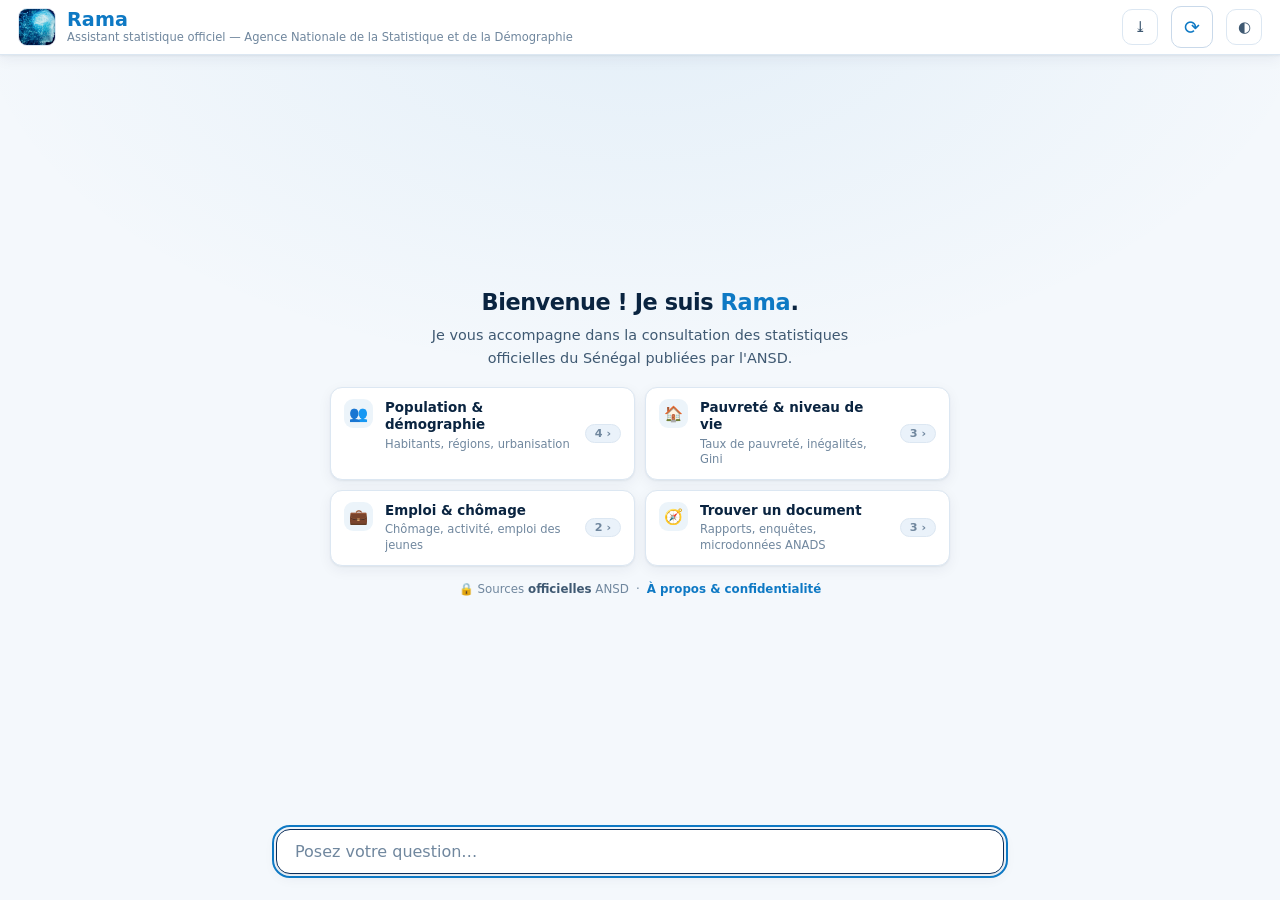
==== frontend/index.html @ 3c52d103 "RAMA — déploiement (garde géographique, UI responsive, Docker $PORT) Co-Authored-By: Claude Opus 4.8" ====
<!DOCTYPE html>
<html lang="fr">
<head>
<meta charset="UTF-8">
<meta name="viewport" content="width=device-width, initial-scale=1.0, interactive-widget=resizes-content">
<meta name="description" content="RAMA : assistant conversationnel officiel d'accès aux statistiques du Sénégal (ANSD) — chiffres, comparaisons et documents sourcés.">
<title>RAMA — Assistant statistique de l'ANSD</title>
<meta name="theme-color" content="#0e79c4" media="(prefers-color-scheme: light)">
<meta name="theme-color" content="#08121f" media="(prefers-color-scheme: dark)">
<link rel="icon" type="image/jpeg" href="/logoactuel.jpg">
<link rel="apple-touch-icon" href="/icon-512.png">
<link rel="manifest" href="/manifest.webmanifest">
<meta name="apple-mobile-web-app-capable" content="yes">
<meta name="apple-mobile-web-app-title" content="RAMA">
<meta name="mobile-web-app-capable" content="yes">
<meta property="og:type" content="website">
<meta property="og:title" content="RAMA — Assistant statistique de l'ANSD">
<meta property="og:description" content="Les chiffres officiels du Sénégal, en une question. Réponses fondées sur les données de l'ANSD, sources à l'appui.">
<meta property="og:image" content="/icon-512.png">
<meta property="og:locale" content="fr_FR">
<meta name="twitter:card" content="summary">
<meta name="twitter:title" content="RAMA — Assistant statistique de l'ANSD">
<meta name="twitter:description" content="Les chiffres officiels du Sénégal, en une question. Réponses sourcées.">
<link rel="canonical" href="https://www.ansd.sn/">

<style>
  /* ============ Jetons de thème (clair par défaut) ============ */
  /* Palette ANSD : bleu sombre (marine) · bleu océan · blanc */
  :root{
    --papier:#f4f8fc; --carte:#ffffff; --carte2:#eaf2fa;
    --encre:#0a2440; --encre2:#3f5972; --encre3:#70879e;
    --ligne:#dce7f2; --ligne2:#c9d9ea; --accent:#0e79c4; --accent-fonce:#0b2f5c;
    --accent-doux:#0e79c414;
    --mark:#0e79c4;
    --sql:#0e79c4; --rag:#3a5fa8; --hyb:#6a5acd; --guard:#b3541e;
    --ombre:0 1px 2px rgba(11,36,64,.06),0 4px 14px rgba(11,36,64,.06);
    --ombre-fort:0 4px 12px rgba(11,36,64,.10),0 16px 40px rgba(11,36,64,.12);
    --halo:radial-gradient(1100px 620px at 50% -8%,#0e79c412,transparent 62%);
  }
  [data-theme="dark"]{
    --papier:#08121f; --carte:#101d2e; --carte2:#16263b;
    --encre:#e6f0fb; --encre2:#a3b8d0; --encre3:#7089a2;
    --ligne:#213649; --ligne2:#2c435c; --accent:#3fa4e6; --accent-fonce:#2472b0;
    --accent-doux:#3fa4e622;
    --or:#5cb6ee; --mark:#3fa4e6;
    --sql:#3fa4e6; --rag:#6c8fd6; --hyb:#9a8be6; --guard:#d0793f;
    --ombre:0 1px 2px rgba(0,0,0,.38),0 4px 14px rgba(0,0,0,.30);
    --ombre-fort:0 8px 30px rgba(0,0,0,.48);
    --halo:radial-gradient(1100px 620px at 50% -8%,#3fa4e614,transparent 60%);
  }
  *{box-sizing:border-box;margin:0;padding:0}
  .skip{position:absolute;left:8px;top:-48px;z-index:100;background:var(--accent);
    color:#fff;padding:9px 14px;border-radius:10px;font-size:.85rem;font-weight:600;
    text-decoration:none;transition:top .15s}
  .skip:focus{top:8px;outline:2px solid #fff;outline-offset:2px}
  /* App-shell : la RACINE ne défile jamais (ni H ni V). Seul #chat défile.
     Hauteur = viewport DYNAMIQUE (100dvh) : suit l'apparition/disparition des
     barres du navigateur mobile ET du clavier, donc l'en-tête (haut) et la barre
     de saisie (bas) restent TOUJOURS entièrement visibles, où qu'on soit sur la
     page. Repli 100vh pour les navigateurs sans dvh. */
  html,body{height:100vh;height:100dvh;max-width:100%;overflow:hidden;overscroll-behavior:none}
  img,svg,video,canvas{max-width:100%}
  body{
    font-family:"Inter","Segoe UI",system-ui,-apple-system,"Helvetica Neue",sans-serif;
    background:var(--papier);color:var(--encre);
    display:flex;flex-direction:column;
    -webkit-font-smoothing:antialiased;text-rendering:optimizeLegibility;
    transition:background .25s,color .25s;
  }
  @media (prefers-reduced-motion: reduce){*{animation:none!important;transition:none!important}}
  ::selection{background:var(--accent-doux);color:var(--accent)}
  /* barre de defilement discrete */
  #chat::-webkit-scrollbar{width:10px}
  #chat::-webkit-scrollbar-thumb{background:var(--ligne2);border-radius:99px;border:3px solid var(--papier)}
  #chat::-webkit-scrollbar-thumb:hover{background:var(--encre3)}

  /* ============ En-tête ============ */
  header{
    flex:none;
    background:var(--carte);border-bottom:1px solid var(--ligne);
    padding:6px 18px;display:flex;align-items:center;gap:13px;
    position:sticky;top:0;z-index:10;box-shadow:var(--ombre);
    padding-top:calc(6px + env(safe-area-inset-top));
  }
  .logo{display:flex;align-items:center;gap:11px;min-width:0}
  .logo-mark{
    flex:none;width:38px;height:38px;border-radius:9px;overflow:hidden;
    border:1px solid var(--ligne);
  }
  .logo-mark img{width:100%;height:100%;object-fit:cover;display:block}
  .logo h1{font-size:1.05rem;font-weight:700;letter-spacing:.02em;white-space:nowrap;
    display:flex;align-items:baseline;gap:.16em}
  .logo h1 .script{
    font-weight:800;font-size:1.2rem;line-height:1;letter-spacing:.005em;
    color:var(--accent)}
  .logo h1 .sep{color:var(--encre3);font-weight:400}
  .logo h1 .ansd{font-weight:700;letter-spacing:.07em;font-size:.86rem;color:var(--encre2)}
  .logo p{font-size:.72rem;color:var(--encre3);white-space:nowrap;overflow:hidden;text-overflow:ellipsis}
  .spacer{flex:1}
  .btn-ico{
    background:none;border:1px solid var(--ligne);border-radius:10px;color:var(--encre2);
    width:36px;height:36px;cursor:pointer;font-size:.95rem;flex:none;
    display:grid;place-items:center;transition:background .15s,border-color .15s,color .15s;
  }
  .btn-ico:hover{background:var(--carte2);border-color:var(--ligne2);color:var(--encre)}
  .btn-ico:focus-visible{outline:2px solid var(--accent);outline-offset:2px}
  /* Nouvelle conversation : action fréquente -> icône un peu plus grande et
     accentuée pour être vite repérée. */
  #btn-nouveau{width:42px;height:42px;font-size:1.2rem;color:var(--accent);
    border-color:var(--ligne2)}
  #btn-nouveau:hover{background:var(--accent-doux);border-color:var(--accent);color:var(--accent)}

  /* ============ Fil de conversation ============ */
  #chat{flex:1;min-height:0;overflow-y:auto;padding:14px 0 6px;scroll-behavior:smooth}
  .wrap{max-width:840px;margin:0 auto;padding:0 16px}
  .msg{margin-bottom:15px;display:flex;flex-direction:column;animation:pop .2s ease-out;scroll-margin-top:12px}
  /* avatar du bot : identite visuelle discrete */
  .avarow{display:flex;gap:9px;align-items:flex-start}
  .avatar{
    flex:none;width:28px;height:28px;margin-bottom:2px;
    border-radius:8px;overflow:hidden;border:1px solid var(--ligne);
  }
  .avatar img{width:100%;height:100%;object-fit:cover;display:block}
  .bot>.meta,.bot>.tabres,.bot>.graf,.bot>.liens,.bot>details.sqlbox{margin-left:37px}
  .bot .tabres,.bot .graf,.bot .liens{max-width:calc(92% - 37px)}
  @keyframes pop{from{opacity:0;transform:translateY(6px)}to{opacity:1;transform:none}}
  .user .bulle{
    align-self:flex-end;background:var(--accent);color:#fff;
    border-radius:16px 16px 4px 16px;max-width:78%;
  }
  [data-theme="dark"] .user .bulle{color:#0d1512}
  .bot .bulle{
    align-self:flex-start;background:var(--carte);border:1px solid var(--ligne);
    border-radius:16px 16px 16px 4px;max-width:92%;box-shadow:var(--ombre);
  }
  .bulle{padding:13px 16px;line-height:1.6;font-size:.94rem;overflow-wrap:anywhere;word-break:break-word}
  .bulle p+p{margin-top:8px}
  /* liens inline dans les réponses */
  .bot .bulle a{color:var(--accent);text-decoration:none;
    border-bottom:1px solid var(--accent-doux);font-weight:550;transition:border-color .15s}
  .bot .bulle a:hover{border-bottom-color:var(--accent)}
  .bot .bulle a[target]::after{content:"↗";font-size:.72em;margin-left:1px;opacity:.7}
  /* puces */
  .bulle .li{display:block;padding-left:16px;position:relative;margin-top:3px}
  .bulle .li::before{content:"";position:absolute;left:4px;top:.62em;
    width:4px;height:4px;border-radius:50%;background:var(--accent)}
  .bulle table{border-collapse:collapse;margin-top:8px;font-size:.85rem;max-width:100%;display:block;overflow-x:auto}
  .bulle th,.bulle td{border:1px solid var(--ligne);padding:4px 10px;text-align:left}
  .bulle th{background:var(--carte2);font-weight:600}

  /* méta : badges + chips */
  .meta{display:flex;gap:7px;flex-wrap:wrap;margin-top:8px;align-self:flex-start;font-size:.72rem;align-items:center;max-width:92%}
  .badge{
    padding:2.5px 10px;border-radius:99px;font-weight:700;letter-spacing:.04em;
    border:1px solid transparent;
  }
  .b-SQL{background:color-mix(in srgb,var(--sql) 14%,transparent);color:var(--sql);border-color:color-mix(in srgb,var(--sql) 35%,transparent)}
  .b-RAG{background:color-mix(in srgb,var(--rag) 14%,transparent);color:var(--rag);border-color:color-mix(in srgb,var(--rag) 35%,transparent)}
  .b-HYBRID{background:color-mix(in srgb,var(--hyb) 14%,transparent);color:var(--hyb);border-color:color-mix(in srgb,var(--hyb) 35%,transparent)}
  .b-guard{background:color-mix(in srgb,var(--guard) 14%,transparent);color:var(--guard);border-color:color-mix(in srgb,var(--guard) 35%,transparent)}
  .chip{padding:2.5px 10px;border-radius:99px;background:var(--carte2);border:1px solid var(--ligne);color:var(--encre2)}
  .fb{display:flex;gap:4px;margin-left:auto}
  .fb button{
    background:none;border:1px solid var(--ligne);border-radius:7px;cursor:pointer;
    font-size:.8rem;padding:2px 8px;color:var(--encre3);transition:all .15s;
  }
  .fb button:hover{background:var(--carte2)}
  .fb button.actif{background:var(--accent-doux);color:var(--accent);border-color:var(--accent)}
  .fb button:focus-visible{outline:2px solid var(--accent);outline-offset:1px}

  details.sqlbox{margin-top:7px;font-size:.75rem;color:var(--encre2);max-width:92%}
  details.sqlbox summary{cursor:pointer;user-select:none}
  details.sqlbox summary:hover{color:var(--accent)}
  details.sqlbox code{
    display:block;background:#0f1c17;color:#8fd9ba;padding:9px 12px;border-radius:9px;
    margin-top:6px;font-size:.73rem;overflow-x:auto;font-family:Consolas,monospace;
  }

  /* ============ Graphique (barres, série unique) ============ */
  .graf{
    margin-top:10px;background:var(--carte);border:1px solid var(--ligne);
    border-radius:12px;padding:14px 16px 10px;max-width:92%;box-shadow:var(--ombre);
  }
  .graf h4{font-size:.78rem;font-weight:600;color:var(--encre2);margin-bottom:10px;letter-spacing:.02em}
  .brow{display:grid;grid-template-columns:118px 1fr 74px;align-items:center;gap:8px;margin-bottom:6px;font-size:.76rem}
  .brow .lab{color:var(--encre2);text-align:right;white-space:nowrap;overflow:hidden;text-overflow:ellipsis}
  .brow .piste{height:14px;position:relative;border-radius:0 4px 4px 0}
  .brow .barre{
    height:14px;background:var(--mark);border-radius:0 4px 4px 0;
    min-width:2px;transition:width .5s ease-out;position:relative;
  }
  .brow .barre:hover{filter:brightness(1.15)}
  .brow .val{color:var(--encre3);font-variant-numeric:tabular-nums;white-space:nowrap}
  .graf .note{font-size:.68rem;color:var(--encre3);margin-top:6px}
  .graf svg{display:block;width:100%;height:auto}
  .graf .pt:hover{r:6}

  /* tableau de resultats */
  .tabres{margin-top:10px;max-width:92%;overflow-x:auto;border:1px solid var(--ligne);
    border-radius:12px;box-shadow:var(--ombre);background:var(--carte)}
  .tabres table{border-collapse:collapse;width:100%;font-size:.82rem}
  .tabres th{background:var(--carte2);font-weight:600;color:var(--encre2);
    text-align:left;padding:8px 12px;border-bottom:1.5px solid var(--ligne);white-space:nowrap}
  .tabres td{padding:6px 12px;border-bottom:1px solid var(--ligne);font-variant-numeric:tabular-nums}
  .tabres tr:last-child td{border-bottom:none}
  .tabres tr:hover td{background:var(--accent-doux)}

  /* cartes de liens ANSD */
  .liens{display:flex;flex-direction:column;gap:6px;margin-top:10px;max-width:92%}
  .liens a{
    display:flex;align-items:center;gap:10px;text-decoration:none;
    background:var(--carte);border:1px solid var(--ligne);border-radius:10px;
    padding:8px 12px;color:var(--encre2);font-size:.8rem;transition:all .15s;
  }
  .liens a{min-width:0}
  .liens a:hover{border-color:var(--accent);color:var(--accent);transform:translateX(2px)}
  .liens a .ico{flex:none;font-size:.95rem}
  /* bloc texte central : occupe l'espace restant et peut rétrécir (min-width:0)
     pour que l'URL soit tronquée dans la carte au lieu de la faire déborder */
  .liens a>span{min-width:0;flex:1;overflow:hidden}
  .liens a .t{font-weight:600;color:var(--encre);overflow-wrap:anywhere}
  .liens a:hover .t{color:var(--accent)}
  .liens a .u{display:block;color:var(--encre3);font-size:.7rem;overflow:hidden;
    text-overflow:ellipsis;white-space:nowrap;max-width:100%}
  .liens a .ext{margin-left:auto;color:var(--encre3);flex:none}

  /* bouton copier */
  .copier{
    background:none;border:1px solid var(--ligne);border-radius:7px;cursor:pointer;
    font-size:.72rem;padding:2px 9px;color:var(--encre3);transition:all .15s;
  }
  .copier:hover{background:var(--carte2);color:var(--encre)}
  .curseur{display:inline-block;width:7px;height:1em;background:var(--accent);
    vertical-align:text-bottom;animation:clign .8s steps(1) infinite;border-radius:1px}
  @keyframes clign{50%{opacity:0}}

  /* suggestions de suivi contextuelles */
  .suivre{display:flex;flex-wrap:wrap;gap:7px;margin-top:10px;max-width:92%}
  .suivre button{
    background:var(--accent-doux);border:1px solid transparent;color:var(--accent);
    border-radius:16px;padding:6px 13px;font-size:.78rem;cursor:pointer;
    font-family:inherit;transition:all .15s;text-align:left;
    max-width:100%;overflow-wrap:anywhere;
  }
  .suivre button:hover{border-color:var(--accent);transform:translateY(-1px)}

  /* ============ Accueil (hero centré) ============ */
  /* safe center : centre le hero quand il tient, mais reste défilable depuis le
     haut sur petit écran (pas de rognage du titre). */
  #chat.vide{display:flex;flex-direction:column;justify-content:safe center;background:var(--halo)}
  #chat.vide .wrap{width:100%}
  .accueil{text-align:center;padding:8px 0 4px;animation:heroIn .5s cubic-bezier(.22,1,.36,1)}
  @keyframes heroIn{from{opacity:0;transform:translateY(10px)}to{opacity:1;transform:none}}
  .accueil h2{
    font-size:1.4rem;font-weight:700;letter-spacing:-.02em;line-height:1.2;
    color:var(--encre);margin-bottom:8px;
  }
  .accueil h2 .g{
    font-weight:800;color:var(--accent);letter-spacing:-.01em}
  .accueil .sub{
    font-size:.9rem;color:var(--encre2);line-height:1.55;max-width:470px;
    margin:0 auto 18px;
  }
  .cards{
    display:grid;grid-template-columns:1fr 1fr;gap:10px;max-width:620px;
    margin:0 auto;text-align:left;
  }
  .cards button{
    display:flex;gap:12px;align-items:flex-start;background:var(--carte);
    border:1px solid var(--ligne);border-radius:12px;padding:11px 13px;cursor:pointer;
    font-family:inherit;transition:transform .18s cubic-bezier(.22,1,.36,1),
      border-color .18s,box-shadow .18s;box-shadow:var(--ombre);text-align:left;
  }
  .cards button:hover{transform:translateY(-3px);border-color:var(--accent);box-shadow:var(--ombre-fort)}
  .cards button:focus-visible{outline:2px solid var(--accent);outline-offset:2px}
  .cards .ic{
    flex:none;width:29px;height:29px;border-radius:9px;display:grid;place-items:center;
    background:var(--accent-doux);font-size:.95rem;
  }
  .cards .tx{min-width:0;display:flex;flex-direction:column;gap:3px}
  .cards .tt{display:block;font-size:.84rem;font-weight:650;color:var(--encre);line-height:1.3}
  .cards .hh{display:-webkit-box;-webkit-line-clamp:2;-webkit-box-orient:vertical;
    overflow:hidden;font-size:.72rem;color:var(--encre3);line-height:1.35}
  .cards button:hover .ic{background:var(--accent);transform:scale(1.05);transition:.18s}
  .accueil .socle{margin-top:16px;font-size:.74rem;color:var(--encre3);
    display:flex;gap:7px;justify-content:center;flex-wrap:wrap;align-items:center}
  .accueil .socle b{color:var(--encre2);font-weight:600}
  .accueil .socle a{color:var(--accent);font-weight:600;text-decoration:none}
  .accueil .socle a:hover{text-decoration:underline}
  @media (max-width:560px){
    .cards{grid-template-columns:1fr}
    .accueil h2{font-size:1.42rem}
  }

  /* ============ Catégories → panneau des questions les plus recherchées ==== */
  .cards .badge-cat{
    margin-left:auto;align-self:center;font-size:.7rem;color:var(--encre3);
    background:var(--carte2);border:1px solid var(--ligne);border-radius:99px;
    padding:2px 9px;white-space:nowrap;font-weight:600;transition:all .18s;
  }
  .cards button:hover .badge-cat{border-color:var(--accent);color:var(--accent)}
  .catpanel{
    position:fixed;inset:0;z-index:40;display:none;align-items:center;justify-content:center;
    background:rgba(8,18,31,.42);backdrop-filter:blur(3px);padding:18px;
  }
  .catpanel.on{display:flex;animation:fade .16s ease-out}
  @keyframes fade{from{opacity:0}to{opacity:1}}
  .catpanel .box{
    background:var(--carte);border:1px solid var(--ligne);border-radius:18px;
    width:100%;max-width:560px;max-height:82vh;overflow:auto;box-shadow:var(--ombre-fort);
    animation:rise .22s cubic-bezier(.22,1,.36,1);
  }
  @keyframes rise{from{opacity:0;transform:translateY(12px)}to{opacity:1;transform:none}}
  .catpanel .top{
    display:flex;align-items:center;gap:12px;padding:16px 18px 13px;
    position:sticky;top:0;background:var(--carte);border-bottom:1px solid var(--ligne);z-index:1;
  }
  .catpanel .top .ic{
    width:38px;height:38px;border-radius:11px;display:grid;place-items:center;
    background:var(--accent-doux);font-size:1.15rem;flex:none;
  }
  .catpanel .top .tt{font-size:1rem;font-weight:700;color:var(--encre);line-height:1.2}
  .catpanel .top .hh{font-size:.75rem;color:var(--encre3);margin-top:2px}
  .catpanel .top .x{
    margin-left:auto;border:1px solid var(--ligne);background:none;color:var(--encre2);
    width:34px;height:34px;border-radius:9px;cursor:pointer;font-size:.9rem;flex:none;
    display:grid;place-items:center;transition:all .15s;
  }
  .catpanel .top .x:hover{background:var(--carte2);color:var(--encre)}
  .catpanel .top .x:focus-visible{outline:2px solid var(--accent);outline-offset:2px}
  .catpanel .lead{font-size:.74rem;color:var(--encre3);padding:11px 18px 2px}
  .qlist{display:flex;flex-direction:column;gap:6px;padding:6px 14px 16px}
  .qlist button{
    display:flex;align-items:center;gap:11px;width:100%;text-align:left;
    background:var(--carte);border:1px solid var(--ligne);border-radius:12px;padding:11px 13px;
    cursor:pointer;font-family:inherit;color:var(--encre);transition:all .15s;
  }
  .qlist button:hover{border-color:var(--accent);background:var(--accent-doux);transform:translateX(2px)}
  .qlist button:focus-visible{outline:2px solid var(--accent);outline-offset:2px}
  .qlist .rank{
    flex:none;width:23px;height:23px;border-radius:7px;display:grid;place-items:center;
    font-size:.72rem;font-weight:700;background:var(--carte2);color:var(--encre2);
    font-variant-numeric:tabular-nums;
  }
  .qlist button:nth-child(1) .rank{background:var(--accent);color:#fff}
  [data-theme="dark"] .qlist button:nth-child(1) .rank{color:#0d1512}
  .qlist .qt{flex:1;font-size:.87rem;line-height:1.35}
  .qlist .cnt{
    flex:none;font-size:.68rem;color:var(--encre3);white-space:nowrap;
    font-variant-numeric:tabular-nums;
  }
  @media (max-width:560px){ .qlist .cnt{display:none} }

  /* indicateur de frappe */
  .frappe{display:flex;gap:5px;padding:4px 2px;align-items:center}
  .frappe .attente{font-size:.78rem;color:var(--encre3);margin-left:8px}
  .frappe i{
    width:7px;height:7px;border-radius:50%;background:var(--encre3);
    animation:reb 1.1s infinite;
  }
  .frappe i:nth-child(2){animation-delay:.18s}
  .frappe i:nth-child(3){animation-delay:.36s}
  @keyframes reb{0%,60%,100%{transform:none;opacity:.4}30%{transform:translateY(-5px);opacity:1}}

  /* ============ Barre de saisie ============ */
  /* flex-none : la barre garde sa taille et reste collée au bas du shell.
     Marge basse un peu plus grande (prompt légèrement remonté) + respect de la
     zone sûre iOS (encoche/barre gestuelle) pour qu'il ne soit jamais masqué. */
  #barre{flex:none;background:linear-gradient(to top,var(--papier) 72%,transparent);
    padding:4px 0 calc(26px + env(safe-area-inset-bottom))}
  #barre .wrap{max-width:760px}
  .sugg{display:flex;gap:7px;flex-wrap:wrap;margin-bottom:7px;justify-content:center;
    max-height:34px;overflow:hidden}
  .sugg button{
    background:var(--carte);color:var(--encre2);border:1px solid var(--ligne);
    padding:5px 12px;font-size:.76rem;font-weight:500;border-radius:99px;cursor:pointer;
    transition:all .15s;box-shadow:var(--ombre);font-family:inherit;white-space:nowrap;
    max-width:100%;overflow:hidden;text-overflow:ellipsis;
  }
  .sugg button:hover{border-color:var(--accent);color:var(--accent);transform:translateY(-1px)}
  /* champ de saisie premium : icone d'envoi INTEGREE, visible a la frappe */
  .saisie{position:relative;display:flex}
  /* Contour BLEU permanent (bien visible dans le flux) ; pas de halo/surlignage
     au focus — seule la teinte du contour se renforce légèrement. */
  input#q{
    flex:1;padding:12px 54px 12px 18px;border:1.5px solid var(--accent);
    /* 16px : sous ce seuil, iOS/Safari ZOOME automatiquement au focus (cause du
       « il faut dézoomer » qui masquait en-tête/prompt). 16px = aucun zoom. */
    border-radius:14px;font-size:16px;outline:none;background:var(--carte);
    color:var(--encre);box-shadow:var(--ombre);font-family:inherit;
    transition:border-color .15s;
  }
  input#q::placeholder{color:var(--encre3)}
  input#q:focus{border-color:var(--accent-fonce);box-shadow:var(--ombre)}
  button#go{
    position:absolute;right:7px;top:50%;translate:0 -50%;
    width:34px;height:34px;border-radius:10px;border:none;cursor:pointer;
    background:var(--accent);color:#fff;display:flex;align-items:center;
    justify-content:center;padding:0;
    opacity:0;transform:scale(.6) translateY(0);pointer-events:none;
    transition:opacity .18s, transform .2s cubic-bezier(.34,1.56,.64,1), filter .15s;
  }
  button#go.actif{opacity:1;transform:scale(1);pointer-events:auto}
  button#go svg{width:17px;height:17px;fill:currentColor;margin-left:1px}
  [data-theme="dark"] button#go{color:#0d1512}
  button#go:hover{filter:brightness(1.08)}
  button#go:focus-visible,input#q:focus-visible{outline:2px solid var(--accent);outline-offset:2px}

  /* bouton flottant "descendre au dernier message" */
  #bas{
    position:fixed;right:22px;bottom:110px;width:38px;height:38px;border-radius:50%;
    border:1px solid var(--ligne);background:var(--carte);color:var(--encre2);
    cursor:pointer;box-shadow:var(--ombre);font-size:1rem;display:none;
    align-items:center;justify-content:center;z-index:5;transition:all .15s;
  }
  #bas:hover{color:var(--accent);border-color:var(--accent)}
  #bas.visible{display:flex}

  @media (max-width:640px){
    header{padding:6px 12px;gap:9px}
    .logo p{display:none}
    .bot>.meta,.bot>.tabres,.bot>.graf,.bot>.liens,.bot>details.sqlbox{margin-left:0}
    .bot .bulle,.bot .tabres,.bot .graf,.bot .liens,.meta,details.sqlbox{max-width:100%}
    .user .bulle{max-width:88%}
    .brow{grid-template-columns:92px 1fr 64px}
    .btn-ico{width:34px;height:34px}
    #btn-nouveau{width:40px;height:40px}
  }
  @media (max-width:380px){
    .btn-ico{width:32px;height:32px;font-size:.9rem}
    #btn-nouveau{width:38px;height:38px;font-size:1.1rem}
    header{gap:6px;padding:6px 10px}
  }
</style>
</head>
<body>
<a class="skip" href="#q">Aller à la zone de saisie</a>
<header>
  <div class="logo">
    <span class="logo-mark"><img src="logoactuel.jpg" alt="Rama — assistant statistique de l'ANSD"></span>
    <div>
      <h1><span class="script">Rama</span></h1>
      <p>Assistant statistique officiel — Agence Nationale de la Statistique et de la Démographie</p>
    </div>
  </div>
  <div class="spacer"></div>
  <button class="btn-ico" id="btn-export" title="Exporter la conversation" aria-label="Exporter la conversation">⤓</button>
  <button class="btn-ico" id="btn-nouveau" title="Nouvelle conversation" aria-label="Nouvelle conversation">⟳</button>
  <button class="btn-ico" id="btn-theme" title="Basculer clair/sombre" aria-label="Basculer le thème">◐</button>
</header>

<div id="chat" class="vide"><div class="wrap" id="fil" aria-live="polite">
  <div class="accueil">
    <h2>Bienvenue&nbsp;! Je suis <span class="g">Rama</span>.</h2>
    <p class="sub">Je vous accompagne dans la consultation des statistiques
      officielles du Sénégal publiées par l'ANSD.</p>
    <div class="cards" id="cards" role="group" aria-label="Exemples de questions"></div>
    <div class="socle">
      <span>🔒 Sources <b>officielles</b> ANSD</span><span>·</span>
      <span><a href="/a-propos.html">À propos &amp; confidentialité</a></span>
    </div>
  </div>
</div></div>

<div id="barre"><div class="wrap">
  <div class="sugg" id="sugg" role="group" aria-label="Suggestions de questions"></div>
  <form id="f" class="saisie">
    <input id="q" placeholder="Posez votre question…"
           autocomplete="off" required maxlength="500" aria-label="Votre question">
    <button id="go" type="submit" aria-label="Envoyer la question" title="Envoyer">
      <svg viewBox="0 0 24 24" aria-hidden="true"><path d="M3.4 20.4 22.5 12 3.4 3.6 3.4 10.1 17 12 3.4 13.9z"/></svg>
    </button>
  </form>
  <button id="bas" aria-label="Aller au dernier message" title="Dernier message">↓</button>
</div></div>

<script>
"use strict";
/* ============ état global ============ */
const fil = document.getElementById('fil'), f = document.getElementById('f'),
      q = document.getElementById('q'), go = document.getElementById('go');
let sessionId = null;
let transcript = [];
let dernieresSuggs = null;   /* suggestions contextuelles du dernier tour */
let suivreBas = true;        /* auto-suivi : caler la réponse en haut, sauf si l'utilisateur a défilé */

/* ============ thème (sélectionné, pas seulement hérité) ============ */
const racine = document.documentElement;
function appliqueTheme(t){ racine.setAttribute('data-theme', t); localStorage.setItem('rama-theme', t); }
appliqueTheme(localStorage.getItem('rama-theme') ||
  (matchMedia('(prefers-color-scheme: dark)').matches ? 'dark' : 'light'));
document.getElementById('btn-theme').onclick = () =>
  appliqueTheme(racine.getAttribute('data-theme') === 'dark' ? 'light' : 'dark');

/* ============ utilitaires ============ */
function esc(s){return String(s).replace(/[&<>"]/g,c=>({'&':'&amp;','<':'&lt;','>':'&gt;','"':'&quot;'}[c]))}
function md(s){ // rendu markdown minimal sur texte déjà échappé
  return esc(s)
    // liens [texte](url) -> ancre cliquable (URL restreinte à http/https)
    .replace(/\[([^\]]+)\]\((https?:\/\/[^\s)]+)\)/g,
      '<a href="$2" target="_blank" rel="noopener">$1</a>')
    .replace(/\*\*([^*]+)\*\*/g,'<b>$1</b>')
    // listes à puces "- item" / "* item" / "• item" en début de ligne
    .replace(/(^|\n)\s*[-•*]\s+(.+)/g,'$1<span class="li">$2</span>')
    .replace(/\n\n/g,'</p><p>')
    .replace(/\n/g,'<br>');
}
function fmtNum(v){
  if (typeof v === 'number' && Number.isInteger(v) && Math.abs(v) >= 10000)
    return v.toLocaleString('fr-FR');
  return String(v);
}
/* libellés lisibles pour les colonnes de la base */
const LIBELLES = {
  nom:'région', annee:'année', population:'population',
  taux_pauvrete:'taux de pauvreté (%)', taux_chomage_elargi:'taux de chômage élargi (%)',
  taux_chomage_bit:'taux de chômage BIT (%)', taux_activite:"taux d'activité (%)",
  taux_inflation:'inflation (%)', croissance_reelle:'croissance du PIB (%)',
  superficie_km2:'superficie (km²)', gini:'indice de Gini',
  conso_moyenne_fcfa:'consommation moyenne (FCFA/an)', trimestre:'trimestre',
  profondeur:'profondeur (%)', severite:'sévérité (%)', valeur:'valeur',
  libelle:'indicateur', densite_hab_km2:'densité (hab/km²)'
};
const lib = c => LIBELLES[c] || c;

/* ============ suggestions : UNE zone, evolutive avec la conversation ====
   Au depart : questions d'amorce. Ensuite : les suggestions contextuelles
   renvoyees par le backend (liees au sujet courant, jamais deja posees). */
const SUGGS_INIT = [
  "Quelle est la population du Sénégal en 2023 ?",
  "Classe les régions par taux de pauvreté décroissant",
  "Où trouver les rapports du RGPH-5 ?",
];
/* ============ catégories cliquables (état vide) ============
   Chaque carte est une CATÉGORIE : au clic, elle n'exécute pas une question,
   elle ouvre un panneau des questions les plus RECHERCHÉES de cette catégorie,
   classées sur la télémétrie réelle du service (endpoint /api/popular).
   Repli statique si l'API est indisponible (hors ligne). */
const CATS_FALLBACK = [
  {id:"population", icon:"👥", label:"Population & démographie",
   hint:"Habitants, régions, urbanisation", questions:[
    {q:"Quelle est la population du Sénégal en 2023 ?", recherches:0},
    {q:"Quelle est la population de Dakar en 2023 ?", recherches:0},
    {q:"Quel est le taux d'urbanisation du pays ?", recherches:0},
    {q:"Quelle est la région la plus peuplée du Sénégal ?", recherches:0}]},
  {id:"pauvrete", icon:"🏠", label:"Pauvreté & niveau de vie",
   hint:"Taux de pauvreté, inégalités, Gini", questions:[
    {q:"Classe les régions par taux de pauvreté décroissant", recherches:0},
    {q:"Comment l'ANSD mesure-t-elle la pauvreté ?", recherches:0},
    {q:"Qu'est-ce que l'indice de Gini ?", recherches:0}]},
  {id:"emploi", icon:"💼", label:"Emploi & chômage",
   hint:"Chômage, activité, emploi des jeunes", questions:[
    {q:"Quel est le taux de chômage en 2024 ?", recherches:0},
    {q:"Quel est le taux d'activité au Sénégal ?", recherches:0}]},
  {id:"documents", icon:"🧭", label:"Trouver un document",
   hint:"Rapports, enquêtes, microdonnées ANADS", questions:[
    {q:"Où trouver les rapports du RGPH-5 ?", recherches:0},
    {q:"Où télécharger le rapport EHCVM ?", recherches:0},
    {q:"Comment contacter l'ANSD ?", recherches:0}]},
];
let CATS = null;
async function chargeCategories(){
  try{
    const r = await fetch('/api/popular');
    const d = await r.json();
    CATS = (d.categories || []).filter(c => c.questions && c.questions.length);
  }catch(e){ CATS = null; }
  if (!CATS || !CATS.length) CATS = CATS_FALLBACK;
  renderHero();
  /* lien profond : /?cat=population ouvre directement la catégorie */
  const cid = new URLSearchParams(location.search).get('cat');
  if (cid){ const c = CATS.find(x => x.id === cid); if (c) ouvreCategorie(c); }
}
function renderHero(){
  const z = document.getElementById('cards');
  if (!z) return;
  z.innerHTML = '';
  for (const c of (CATS || CATS_FALLBACK).slice(0, 6)){
    const n = (c.questions || []).length;
    const b = document.createElement('button'); b.type = 'button';
    b.innerHTML = '<span class="ic">' + c.icon + '</span><span class="tx">' +
      '<span class="tt">' + esc(c.label) + '</span>' +
      '<span class="hh">' + esc(c.hint || '') + '</span></span>' +
      '<span class="badge-cat">' + n + ' ›</span>';
    b.setAttribute('aria-label', 'Catégorie : ' + c.label +
      ' — voir les questions les plus recherchées');
    b.onclick = () => ouvreCategorie(c);
    z.appendChild(b);
  }
}

/* panneau modal : questions les plus recherchées d'une catégorie */
let _catFocusRetour = null;
function ouvreCategorie(c){
  let p = document.getElementById('catpanel');
  if (!p){
    p = document.createElement('div'); p.id = 'catpanel'; p.className = 'catpanel';
    p.addEventListener('click', e => { if (e.target === p) fermeCategorie(); });
    document.body.appendChild(p);
  }
  _catFocusRetour = document.activeElement;
  const qs = (c.questions || []).filter(x => x.q);
  p.innerHTML =
    '<div class="box" role="dialog" aria-modal="true" aria-label="Questions : ' + esc(c.label) + '">' +
      '<div class="top"><span class="ic" aria-hidden="true">' + c.icon + '</span>' +
        '<div><div class="tt">' + esc(c.label) + '</div>' +
        '<div class="hh">' + esc(c.hint || '') + '</div></div>' +
        '<button class="x" aria-label="Fermer" title="Fermer">✕</button></div>' +
      '<div class="lead">Les questions les plus recherchées dans cette catégorie — ' +
        'cliquez pour la poser.</div>' +
      '<div class="qlist"></div></div>';
  const ql = p.querySelector('.qlist');
  qs.forEach((it, i) => {
    const b = document.createElement('button'); b.type = 'button';
    const cnt = it.recherches > 0
      ? '<span class="cnt" title="Nombre de fois recherchée">🔎 ' +
        it.recherches.toLocaleString('fr-FR') + '</span>'
      : '';
    b.innerHTML = '<span class="rank" aria-hidden="true">' + (i + 1) + '</span>' +
      '<span class="qt">' + esc(it.q) + '</span>' + cnt;
    b.setAttribute('aria-label', it.q);
    b.onclick = () => { fermeCategorie(); poser(it.q); };
    ql.appendChild(b);
  });
  p.querySelector('.x').onclick = fermeCategorie;
  p.classList.add('on');
  document.addEventListener('keydown', _escFerme);
  p.querySelector('.qlist button')?.focus();
}
function fermeCategorie(){
  const p = document.getElementById('catpanel');
  if (p) p.classList.remove('on');
  document.removeEventListener('keydown', _escFerme);
  if (_catFocusRetour && _catFocusRetour.focus){ _catFocusRetour.focus(); _catFocusRetour = null; }
}
function _escFerme(e){ if (e.key === 'Escape'){ e.stopPropagation(); fermeCategorie(); } }
function montreSuggs(liste){
  const zone = document.getElementById('sugg');
  zone.innerHTML = '';
  for (const s of (liste || []).slice(0, 3)){
    const b = document.createElement('button');
    b.type = 'button'; b.textContent = s;
    b.onclick = () => poser(s);
    zone.appendChild(b);
  }
}
chargeCategories();

/* ============ graphique : barres horizontales, série unique ============ */
/* Déclenché quand le SQL renvoie ≥3 lignes avec 1 colonne numérique.
   Marques fines, extrémité arrondie côté données, étiquettes de valeur en
   encre atténuée (l'axe est remplacé par les étiquettes directes). */
function grafBarres(data){
  const {columns, rows} = data;
  if (!rows || rows.length < 3) return null;
  const iNum = columns.findIndex((c,i) => rows.every(r => typeof r[i] === 'number'));
  const iLab = columns.findIndex((c,i) => i !== iNum);
  if (iNum < 0 || iLab < 0 || columns.length > 3) return null;
  const vals = rows.map(r => r[iNum]);
  const max = Math.max(...vals);
  if (!(max > 0)) return null;
  const boite = document.createElement('div');
  boite.className = 'graf';
  boite.setAttribute('role','img');
  boite.setAttribute('aria-label', lib(columns[iNum]) + ' par ' + lib(columns[iLab]));
  const h = document.createElement('h4');
  h.textContent = lib(columns[iNum] || 'valeur') + ' — par ' + lib(columns[iLab] || 'catégorie');
  boite.appendChild(h);
  for (const r of rows){
    const ligne = document.createElement('div'); ligne.className = 'brow';
    const lab = document.createElement('div'); lab.className = 'lab';
    lab.textContent = r[iLab]; lab.title = r[iLab];
    const piste = document.createElement('div'); piste.className = 'piste';
    const barre = document.createElement('div'); barre.className = 'barre';
    barre.style.width = (100 * r[iNum] / max).toFixed(1) + '%';
    barre.title = r[iLab] + ' : ' + fmtNum(r[iNum]);
    piste.appendChild(barre);
    const val = document.createElement('div'); val.className = 'val';
    val.textContent = fmtNum(r[iNum]);
    ligne.append(lab, piste, val);
    boite.appendChild(ligne);
  }
  const note = document.createElement('div'); note.className = 'note';
  note.textContent = 'Source : base de données officielle ANSD (requête SQL tracée ci-dessous).';
  boite.appendChild(note);
  return boite;
}

/* série temporelle ? (colonne d'années + 1 colonne numérique, ≥4 points) */
function serieTemporelle(data){
  const {columns, rows} = data;
  if (!rows || rows.length < 4) return null;
  const iAn = columns.findIndex((c,i) =>
    /annee|année/i.test(c) && rows.every(r => Number.isInteger(r[i]) && r[i] > 1900 && r[i] < 2100));
  if (iAn < 0) return null;
  const iVal = columns.findIndex((c,i) => i !== iAn && rows.every(r => typeof r[i] === 'number'));
  if (iVal < 0) return null;
  return {iAn, iVal};
}

/* courbe SVG (série unique) : trait 2px, points ≥8px, étiquettes directes
   premier/dernier + min/max, grille discrète, infobulles natives */
function grafLigne(data, st){
  const {columns, rows} = data;
  const pts = rows.map(r => ({x: r[st.iAn], y: r[st.iVal]})).sort((a,b) => a.x - b.x);
  const W = 640, H = 230, m = {t: 18, r: 46, b: 30, l: 14};
  const xs = pts.map(p => p.x), ys = pts.map(p => p.y);
  const x0 = Math.min(...xs), x1 = Math.max(...xs);
  const y0 = Math.min(...ys), y1 = Math.max(...ys);
  const pad = (y1 - y0) * 0.12 || 1;
  const X = v => m.l + (W - m.l - m.r) * (v - x0) / Math.max(1, x1 - x0);
  const Y = v => H - m.b - (H - m.t - m.b) * (v - (y0 - pad)) / ((y1 + pad) - (y0 - pad));
  const ns = 'http://www.w3.org/2000/svg';
  const svg = document.createElementNS(ns, 'svg');
  svg.setAttribute('viewBox', `0 0 ${W} ${H}`);
  const css = getComputedStyle(document.documentElement);
  const cMark = css.getPropertyValue('--mark').trim(),
        cLigne = css.getPropertyValue('--ligne').trim(),
        cEncre2 = css.getPropertyValue('--encre2').trim(),
        cEncre3 = css.getPropertyValue('--encre3').trim();
  // grille horizontale discrète (3 lignes)
  for (let g = 0; g < 3; g++){
    const gy = m.t + (H - m.t - m.b) * g / 2;
    const l = document.createElementNS(ns, 'line');
    l.setAttribute('x1', m.l); l.setAttribute('x2', W - m.r);
    l.setAttribute('y1', gy); l.setAttribute('y2', gy);
    l.setAttribute('stroke', cLigne); l.setAttribute('stroke-width', '1');
    svg.appendChild(l);
  }
  const poly = document.createElementNS(ns, 'polyline');
  poly.setAttribute('points', pts.map(p => `${X(p.x).toFixed(1)},${Y(p.y).toFixed(1)}`).join(' '));
  poly.setAttribute('fill', 'none');
  poly.setAttribute('stroke', cMark);
  poly.setAttribute('stroke-width', '2');
  poly.setAttribute('stroke-linejoin', 'round');
  svg.appendChild(poly);
  const extremes = new Set([0, pts.length - 1, ys.indexOf(y0), ys.indexOf(y1)]);
  pts.forEach((p, i) => {
    const c = document.createElementNS(ns, 'circle');
    c.setAttribute('class', 'pt');
    c.setAttribute('cx', X(p.x)); c.setAttribute('cy', Y(p.y)); c.setAttribute('r', 4.5);
    c.setAttribute('fill', cMark);
    const ti = document.createElementNS(ns, 'title');
    ti.textContent = p.x + ' : ' + fmtNum(p.y);
    c.appendChild(ti);
    svg.appendChild(c);
    // étiquettes directes sélectives : extrêmes seulement
    if (extremes.has(i)){
      const t = document.createElementNS(ns, 'text');
      const versLaFin = X(p.x) > W - 110;
      t.setAttribute('x', versLaFin ? X(p.x) - 7 : X(p.x) + 7);
      t.setAttribute('text-anchor', versLaFin ? 'end' : 'start');
      t.setAttribute('y', Y(p.y) - 8);
      t.setAttribute('fill', cEncre2); t.setAttribute('font-size', '11');
      t.textContent = fmtNum(p.y);
      svg.appendChild(t);
    }
    // années sur l'axe
    const ax = document.createElementNS(ns, 'text');
    ax.setAttribute('x', X(p.x)); ax.setAttribute('y', H - 8);
    ax.setAttribute('fill', cEncre3); ax.setAttribute('font-size', '10.5');
    ax.setAttribute('text-anchor', 'middle');
    if (pts.length <= 9 || extremes.has(i)) ax.textContent = p.x;
    svg.appendChild(ax);
  });
  const boite = document.createElement('div'); boite.className = 'graf';
  boite.setAttribute('role', 'img');
  boite.setAttribute('aria-label', lib(columns[st.iVal]) + ' par ' + lib(columns[st.iAn]));
  const h = document.createElement('h4');
  h.textContent = lib(columns[st.iVal]) + ' — évolution par ' + lib(columns[st.iAn]);
  boite.append(h, svg);
  const note = document.createElement('div'); note.className = 'note';
  note.textContent = 'Source : base de données officielle ANSD (requête SQL tracée ci-dessous).';
  boite.appendChild(note);
  return boite;
}

/* tableau HTML des résultats (vue accessible, toujours fournie avec un graphe) */
function tableau(data){
  const {columns, rows} = data;
  const box = document.createElement('div'); box.className = 'tabres';
  const t = document.createElement('table');
  const tr = document.createElement('tr');
  for (const c of columns){
    const th = document.createElement('th'); th.textContent = lib(c); tr.appendChild(th);
  }
  t.appendChild(tr);
  for (const r of rows){
    const tl = document.createElement('tr');
    for (const v of r){
      const td = document.createElement('td');
      td.textContent = v === null ? '—' : fmtNum(v);
      tl.appendChild(td);
    }
    t.appendChild(tl);
  }
  box.appendChild(t);
  return box;
}

/* cartes de liens vers les publications officielles ANSD */
function cartesLiens(links){
  if (!links || !links.length) return null;
  const box = document.createElement('div'); box.className = 'liens';
  const ICO = {pdf:'📄', portail:'🌐', indicateur:'📊', rapports:'📚', note:'📰', methodologie:'🧪'};
  for (const l of links){
    const a = document.createElement('a');
    a.href = l.url; a.target = '_blank'; a.rel = 'noopener';
    a.innerHTML = '<span class="ico">' + (ICO[l.type] || '🔗') + '</span>' +
      '<span><span class="t">' + esc(l.titre) + '</span><br><span class="u">' + esc(l.url) + '</span></span>' +
      '<span class="ext">↗</span>';
    box.appendChild(a);
  }
  return box;
}

/* ============ bulles ============ */
function bulle(role, node){
  const d = document.createElement('div');
  d.className = 'msg ' + role;
  const b = document.createElement('div');
  b.className = 'bulle';
  if (typeof node === 'string') b.innerHTML = node; else b.appendChild(node);
  if (role === 'bot'){
    const row = document.createElement('div'); row.className = 'avarow';
    const av = document.createElement('div'); av.className = 'avatar';
    av.innerHTML = '<img src="logoactuel.jpg" alt="Rama — assistant ANSD">';
    av.setAttribute('aria-hidden', 'true');
    row.append(av, b);
    d.appendChild(row);
  } else {
    d.appendChild(b);
  }
  fil.appendChild(d);
  return d;
}

/* Mode débogage (soutenance / développement) : ?debug=1 affiche la
   traçabilité technique (voie, confiance, latence, SQL). Par défaut,
   l'interface grand public reste épurée — les données restent dans l'API. */
const DEBUG = new URLSearchParams(location.search).has('debug');

function metaPour(d){
  const meta = document.createElement('div'); meta.className = 'meta';
  if (DEBUG){
    if (d.guardrail && d.guardrail !== 'ok'){
      const g = document.createElement('span');
      g.className = 'badge b-guard';
      g.textContent = 'Guardrail : ' + d.guardrail;
      meta.appendChild(g);
    } else {
      const r = document.createElement('span');
      r.className = 'badge b-' + d.route; r.textContent = d.route;
      meta.appendChild(r);
      const c = document.createElement('span'); c.className = 'chip';
      c.textContent = 'confiance ' + Math.round(d.confidence * 100) + '% · ' +
        (d.router_level === 'classifier' ? 'classifieur' : d.router_level);
      meta.appendChild(c);
      const l = document.createElement('span'); l.className = 'chip';
      l.textContent = d.latency_ms + ' ms';
      meta.appendChild(l);
      for (const s of (d.sources || []).filter(s => s.type === 'document')){
        const ch = document.createElement('span'); ch.className = 'chip';
        ch.textContent = '📄 ' + s.document;
        meta.appendChild(ch);
      }
    }
    if (d.cached){
      const ca = document.createElement('span'); ca.className = 'chip';
      ca.textContent = '⚡ cache'; ca.title = 'Réponse servie depuis le cache';
      meta.appendChild(ca);
    }
  }
  const cp = document.createElement('button'); cp.className = 'copier';
  cp.textContent = 'Copier'; cp.setAttribute('aria-label','Copier la réponse');
  cp.onclick = () => {
    navigator.clipboard.writeText(d.answer).then(() => {
      cp.textContent = 'Copié ✓'; setTimeout(() => cp.textContent = 'Copier', 1500);
    });
  };
  meta.appendChild(cp);
  /* feedback (protocole d'évaluation SUS) */
  if (d.message_id){
    const fb = document.createElement('div'); fb.className = 'fb';
    fb.setAttribute('role','group'); fb.setAttribute('aria-label','Évaluer cette réponse');
    for (const [ico, note] of [['👍','up'],['👎','down']]){
      const btn = document.createElement('button');
      btn.textContent = ico;
      btn.setAttribute('aria-label', note === 'up' ? 'Réponse utile' : 'Réponse inutile');
      btn.onclick = async () => {
        fb.querySelectorAll('button').forEach(x => x.classList.remove('actif'));
        btn.classList.add('actif');
        try{ await fetch('/api/feedback', {method:'POST',
          headers:{'Content-Type':'application/json'},
          body: JSON.stringify({message_id: d.message_id, session_id: sessionId, rating: note})});
        }catch(e){}
      };
      fb.appendChild(btn);
    }
    meta.appendChild(fb);
  }
  return meta;
}

/* ============ composition d'une réponse complète ============ */
function composer(conteneur, d){
  const bulleEl = conteneur.querySelector('.bulle');
  const multi = d.data && d.data.rows && d.data.rows.length > 1;
  // texte : si tableau structuré disponible, remplacer l'ASCII redondant
  let texte = d.answer;
  if (multi && /^Resultats \(base ANSD\)/.test(texte))
    texte = 'Voici les résultats issus de la base de données officielle ANSD (' +
            d.data.rows.length + ' lignes) :';
  bulleEl.innerHTML = '<p>' + md(texte) + '</p>';
  conteneur.appendChild(metaPour(d));
  if (multi){
    conteneur.appendChild(tableau(d.data));
    const st = serieTemporelle(d.data);
    const g = st ? grafLigne(d.data, st) : grafBarres(d.data);
    if (g) conteneur.appendChild(g);
  }
  const li = cartesLiens(d.links);
  if (li) conteneur.appendChild(li);
  if (d.sql && DEBUG){
    const det = document.createElement('details'); det.className = 'sqlbox';
    det.innerHTML = '<summary>Requête SQL générée (traçabilité)</summary><code>' + esc(d.sql) + '</code>';
    conteneur.appendChild(det);
  }
  /* les suggestions contextuelles alimentent la zone unique du bas
     (montreSuggs est rappelee en fin de poser) */
  transcript.push({role:'rama', text: texte, route: d.route,
    table: multi ? d.data : null,
    links: d.links || [],
    liens: (d.links || []).map(l => l.titre + ' <' + l.url + '>')});
  if (d.suggestions && d.suggestions.length) dernieresSuggs = d.suggestions;
  sauvegarde();
  /* on NE défile PAS vers la fin : la réponse validée s'affiche à partir de son
     début (la question reste ancrée en haut). Si la réponse déborde, le bouton
     flottant « ↓ » permet d'aller directement au bas. */
}

/* ============ envoi (flux SSE avec repli non-flux) ============ */
async function poser(txt){
  q.value = ''; go.classList.remove('actif'); go.disabled = true;
  /* la zone de suggestions se met en veille pendant la reponse */
  montreSuggs([]);
  masqueAccueil();
  transcript.push({role:'vous', text: txt});
  sauvegarde();
  const msgUser = bulle('user', md(txt));
  const attNode = document.createElement('div');
  attNode.className = 'frappe';
  attNode.innerHTML = '<i></i><i></i><i></i><span class="attente"></span>';
  attNode.setAttribute('aria-label','Le système analyse la question');
  const att = bulle('bot', attNode);
  /* Suivi bas (comme ChatGPT/Claude) : la vue reste collée au bas pendant que la
     réponse s'écrit, la dernière ligne générée est donc toujours visible. Si
     l'utilisateur remonte le fil, le suivi se coupe (voir écouteur de défilement). */
  suivreBas = true;
  requestAnimationFrame(() => versLeBas(false));
  /* messages d'attente progressifs (inférence locale = plusieurs dizaines
     de secondes) : l'utilisateur sait que le système travaille */
  const etapes = [[4,'RAMA analyse votre question…'],
                  [12,'Consultation des données officielles ANSD…'],
                  [30,'Rédaction de la réponse…'],
                  [60,'Encore un instant — le modèle local rédige une réponse complète…']];
  const attenteTimers = etapes.map(([s,msg]) => setTimeout(() => {
    const el = att.querySelector('.attente'); if (el) el.textContent = msg;
  }, s * 1000));
  const stopAttente = () => attenteTimers.forEach(clearTimeout);
  /* Réseau faible (S8) : on annule si le serveur ne RÉPOND pas dans les
     temps ; une fois le flux commencé, chaque fragment reçu relance le
     minuteur d'inactivité (on ne coupe pas une réponse en cours). */
  const ctrl = new AbortController();
  let watchdog = setTimeout(() => ctrl.abort(), 20000);
  const relance = () => { clearTimeout(watchdog);
    watchdog = setTimeout(() => ctrl.abort(), 25000); };
  try{
    const r = await fetch('/api/chat/stream', {method:'POST',
      headers:{'Content-Type':'application/json'}, signal: ctrl.signal,
      body: JSON.stringify({question: txt, session_id: sessionId})});
    if (r.status === 429) throw new Error('ratelimit');
    if (!r.ok || !r.body) throw new Error('nostream');
    const lecteur = r.body.getReader(), dec = new TextDecoder();
    let tampon = '', texte = '', fini = null, streame = false;
    const bulleEl = att.querySelector('.bulle');
    while (true){
      const {done, value} = await lecteur.read();
      relance();
      if (done) break;
      tampon += dec.decode(value, {stream: true});
      const blocs = tampon.split('\n\n'); tampon = blocs.pop();
      for (const bloc of blocs){
        const ev = (bloc.match(/^event: (\w+)/m) || [])[1];
        const data = (bloc.match(/^data: (.*)$/m) || [])[1];
        if (!ev || data === undefined) continue;
        if (ev === 'delta'){
          const premier = !streame;
          stopAttente(); streame = true;
          texte += JSON.parse(data);
          bulleEl.innerHTML = '<p>' + md(texte) + '<span class="curseur"></span></p>';
          /* Suivi bas : à chaque fragment, on recolle la vue au bas pour que la
             dernière ligne générée reste visible (sauf si l'utilisateur a remonté
             le fil lui-même — suivreBas passe alors à faux). */
          void premier;
          if (suivreBas) versLeBas(false);
        } else if (ev === 'done'){
          fini = JSON.parse(data);
        }
      }
    }
    if (!fini) throw new Error('nostream');
    stopAttente();
    sessionId = fini.session_id || sessionId;
    /* composer() réaffiche fini.answer (source de vérité validée) : sur la
       voie streamée, cela remplace le texte si le rail de fidélité a modifié
       la réponse (repli) ; sinon le texte reste identique. */
    void streame;
    clearTimeout(watchdog);
    composer(att, fini);
    if (suivreBas) requestAnimationFrame(() => versLeBas(false));
  }catch(e){
    stopAttente(); clearTimeout(watchdog);
    if (e.message === 'ratelimit'){
      att.querySelector('.bulle').innerHTML =
        'Trop de requêtes envoyées : patientez une minute puis réessayez.';
    } else {
      /* repli : endpoint non-flux, avec son propre minuteur (réseau faible) */
      try{
        const c2 = new AbortController();
        const t2 = setTimeout(() => c2.abort(), 25000);
        const r2 = await fetch('/api/chat', {method:'POST', signal: c2.signal,
          headers:{'Content-Type':'application/json'},
          body: JSON.stringify({question: txt, session_id: sessionId})});
        clearTimeout(t2);
        const d2 = await r2.json();
        sessionId = d2.session_id || sessionId;
        composer(att, d2);
        if (suivreBas) versLeBas(true);  // suivi bas
      }catch(e2){
        att.querySelector('.bulle').innerHTML =
          'La connexion est lente ou indisponible. Vérifiez votre réseau et réessayez.';
      }
    }
  }
  go.disabled = false; q.focus();
  montreSuggs(dernieresSuggs || SUGGS_INIT);
}
f.addEventListener('submit', e => {e.preventDefault(); if (q.value.trim()) poser(q.value.trim());});

/* ============ persistance de la conversation (P1-5) ============
   La conversation et l'identifiant de session sont conservés sur l'appareil
   de l'usager (localStorage), et restaurés au chargement : la continuité
   d'expérience est préservée après un rafraîchissement. Aucune donnée
   personnelle n'est stockée (Principe 6 de la statistique officielle). */
const CLE_CONV = 'rama-conversation-v1';
function sauvegarde(){
  try{
    localStorage.setItem(CLE_CONV, JSON.stringify(
      {sessionId, transcript, dernieresSuggs, ts: Date.now()}));
  }catch(e){/* quota / mode privé : la persistance est optionnelle */}
}
function masqueAccueil(){
  const a = document.querySelector('.accueil');
  if (a) a.style.display = 'none';
  document.getElementById('chat').classList.remove('vide');
}
function restaure(){
  let sauve;
  try{ sauve = JSON.parse(localStorage.getItem(CLE_CONV) || 'null'); }
  catch(e){ return; }
  if (!sauve || !Array.isArray(sauve.transcript) || !sauve.transcript.length) return;
  sessionId = sauve.sessionId || null;
  transcript = sauve.transcript;
  dernieresSuggs = sauve.dernieresSuggs || null;
  masqueAccueil();
  for (const t of transcript){
    if (t.role === 'vous'){ bulle('user', md(t.text)); continue; }
    const c = bulle('bot', '<p>' + md(t.text) + '</p>');
    if (t.table && t.table.rows && t.table.rows.length > 1){
      c.appendChild(tableau(t.table));
      const st = serieTemporelle(t.table);
      const g = st ? grafLigne(t.table, st) : grafBarres(t.table);
      if (g) c.appendChild(g);
    }
    const li = cartesLiens(t.links);
    if (li) c.appendChild(li);
  }
  montreSuggs(dernieresSuggs || SUGGS_INIT);
  fil.lastElementChild?.scrollIntoView({block:'end'});
}

/* ============ actions d'en-tête ============ */
document.getElementById('btn-nouveau').onclick = () => {
  sessionId = null; transcript = []; dernieresSuggs = null;
  fil.querySelectorAll('.msg').forEach(m => m.remove());
  const a = document.querySelector('.accueil'); if (a) a.style.display = '';
  document.getElementById('chat').classList.add('vide');
  renderHero();
  localStorage.removeItem(CLE_CONV);
  montreSuggs([]);              // le hero porte les amorces ; bas vide
  q.focus();
};
document.getElementById('btn-export').onclick = () => {
  if (!transcript.length) return;
  const lignes = ['# Conversation RAMA-ANSD — ' + new Date().toLocaleString('fr-FR'), ''];
  for (const t of transcript){
    lignes.push('**' + t.role + (t.route ? ' [' + t.route + ']' : '') + '** : ' + t.text, '');
    if (t.table){
      lignes.push('| ' + t.table.columns.map(lib).join(' | ') + ' |');
      lignes.push('|' + t.table.columns.map(() => '---').join('|') + '|');
      for (const r of t.table.rows)
        lignes.push('| ' + r.map(v => v === null ? '—' : v).join(' | ') + ' |');
      lignes.push('');
    }
    if (t.liens && t.liens.length)
      lignes.push('Sources ANSD : ' + t.liens.join(' ; '), '');
  }
  const blob = new Blob([lignes.join('\n')], {type:'text/markdown;charset=utf-8'});
  const a = document.createElement('a');
  a.href = URL.createObjectURL(blob);
  a.download = 'conversation-rama-ansd.md';
  a.click(); URL.revokeObjectURL(a.href);
};


/* ============ micro-interactions premium ============ */
/* icone d'envoi : apparait a la frappe, disparait quand le champ se vide */
q.addEventListener('input', () => go.classList.toggle('actif', q.value.trim().length > 0));

/* "/" focalise le champ de saisie (raccourci standard) */
document.addEventListener('keydown', e => {
  if (e.key === '/' && document.activeElement !== q){ e.preventDefault(); q.focus(); }
  if (e.key === 'Escape') q.blur();
});

/* Mobile/tablette : toucher une autre zone (le fil de conversation) referme le
   clavier — le champ de saisie revient à sa place. On ne défocalise PAS si le
   geste vise la barre de saisie elle-même. */
document.getElementById('chat').addEventListener('pointerdown', () => {
  if (document.activeElement === q) q.blur();
}, {passive:true});

/* bouton flottant vers le dernier message quand on a remonte le fil */
const chatEl = document.getElementById('chat'), basBtn = document.getElementById('bas');
/* Colle la vue au bas (suivi de génération, style ChatGPT/Claude). Défini en
   déclaration (hoistée) : appelable depuis poser() plus haut. */
function versLeBas(doux){
  chatEl.scrollTo({top: chatEl.scrollHeight, behavior: doux ? 'smooth' : 'auto'});
}
chatEl.addEventListener('scroll', () => {
  const loin = chatEl.scrollHeight - chatEl.scrollTop - chatEl.clientHeight > 300;
  suivreBas = !loin;   /* si l'utilisateur remonte le fil, on cesse de suivre le bas */
  basBtn.classList.toggle('visible', loin);
});
basBtn.onclick = () => chatEl.scrollTo({top: chatEl.scrollHeight, behavior:'smooth'});

/* restauration de la conversation précédente (P1-5), sauf démo par URL */
const params = new URLSearchParams(location.search);
if (params.get('theme')) appliqueTheme(params.get('theme'));
if (params.get('q')){
  poser(params.get('q'));           // lien de démo : conversation fraîche
} else {
  restaure();                        // usage normal : on reprend où on en était
}
q.focus();
</script>
</body>
</html>
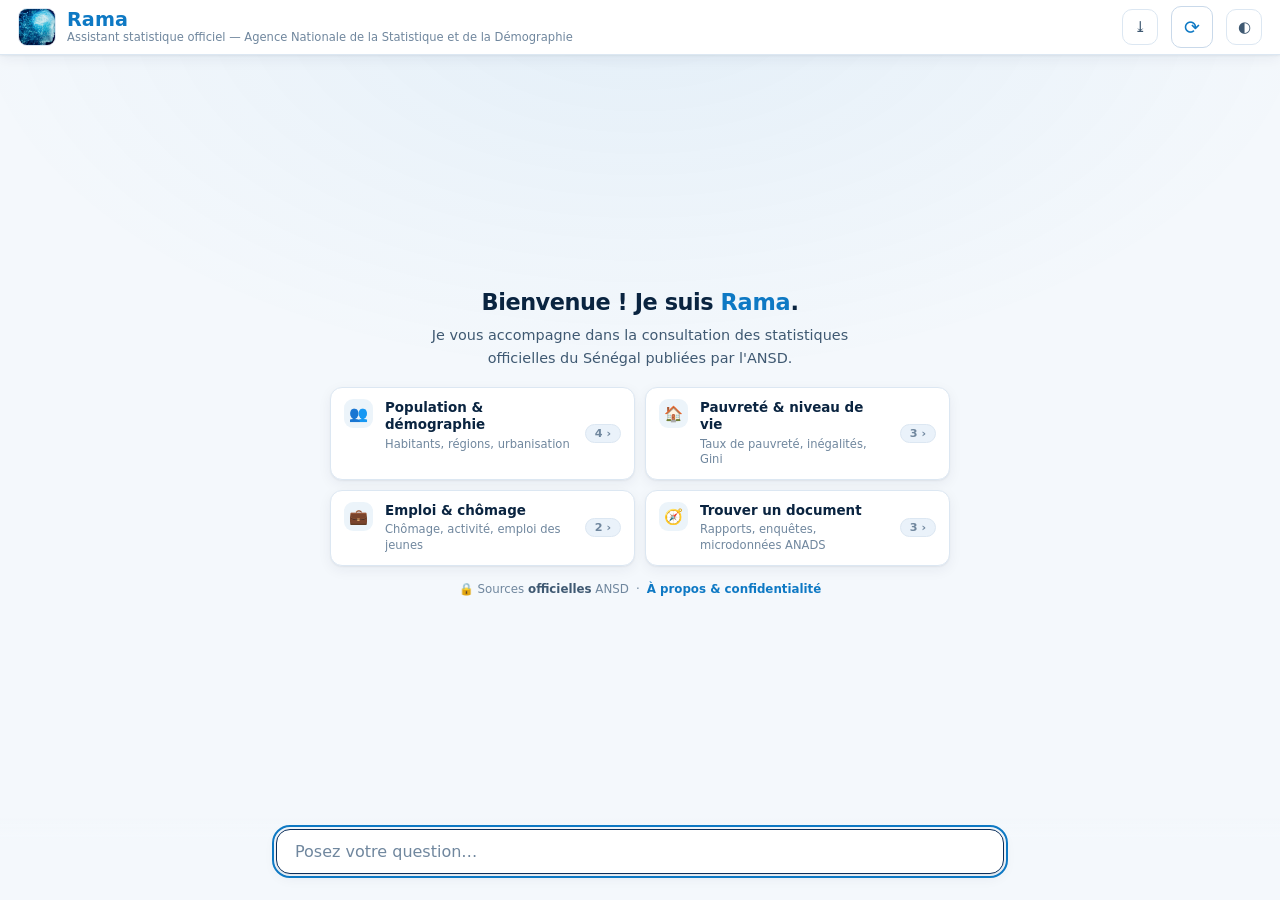
==== commit 625a869b: "Fix mobile: prompt visible au-dessus du clavier (visualViewport) + fermeture clavier au toucher hors" ====
--- a/frontend/index.html
+++ b/frontend/index.html
@@ -53,14 +53,16 @@
     color:#fff;padding:9px 14px;border-radius:10px;font-size:.85rem;font-weight:600;
     text-decoration:none;transition:top .15s}
   .skip:focus{top:8px;outline:2px solid #fff;outline-offset:2px}
-  /* App-shell : la RACINE ne défile jamais (ni H ni V). Seul #chat défile.
-     Hauteur = viewport DYNAMIQUE (100dvh) : suit l'apparition/disparition des
-     barres du navigateur mobile ET du clavier, donc l'en-tête (haut) et la barre
-     de saisie (bas) restent TOUJOURS entièrement visibles, où qu'on soit sur la
-     page. Repli 100vh pour les navigateurs sans dvh. */
+  /* App-shell FIXE : la racine ne défile jamais, seul #chat défile.
+     Hauteur = --appvh (piloté en JS via visualViewport) = zone RÉELLEMENT
+     visible au-dessus du clavier. Ainsi, clavier ouvert, l'app se réduit et la
+     barre de saisie reste juste au-dessus du clavier (jamais masquée), sans
+     débordement ni zoom. Replis : 100dvh puis 100vh si dvh/JS absents. */
   html,body{height:100vh;height:100dvh;max-width:100%;overflow:hidden;overscroll-behavior:none}
   img,svg,video,canvas{max-width:100%}
   body{
+    position:fixed;top:0;left:0;right:0;
+    height:100vh;height:100dvh;height:var(--appvh,100dvh);
     font-family:"Inter","Segoe UI",system-ui,-apple-system,"Helvetica Neue",sans-serif;
     background:var(--papier);color:var(--encre);
     display:flex;flex-direction:column;
@@ -1134,11 +1136,25 @@
   if (e.key === 'Escape') q.blur();
 });
 
-/* Mobile/tablette : toucher une autre zone (le fil de conversation) referme le
-   clavier — le champ de saisie revient à sa place. On ne défocalise PAS si le
-   geste vise la barre de saisie elle-même. */
-document.getElementById('chat').addEventListener('pointerdown', () => {
-  if (document.activeElement === q) q.blur();
+/* Clavier virtuel (mobile/tablette) : on cale la hauteur de l'app sur la zone
+   RÉELLEMENT visible (visualViewport). Clavier ouvert -> l'app se réduit et la
+   barre de saisie reste juste au-dessus du clavier, jamais masquée. Aucun
+   débordement (overflow:hidden) ni zoom (input 16px). */
+(function clage(){
+  const vv = window.visualViewport;
+  if (!vv) return;                       // navigateurs sans l'API : repli 100dvh
+  const applique = () => {
+    document.documentElement.style.setProperty('--appvh', vv.height + 'px');
+  };
+  vv.addEventListener('resize', applique);
+  vv.addEventListener('scroll', applique);
+  applique();
+})();
+
+/* Toucher HORS de la barre de saisie referme le clavier (le champ revient en
+   place). On ne défocalise pas si le geste vise la barre elle-même. */
+document.addEventListener('pointerdown', (e) => {
+  if (document.activeElement === q && !e.target.closest('#barre')) q.blur();
 }, {passive:true});
 
 /* bouton flottant vers le dernier message quand on a remonte le fil */
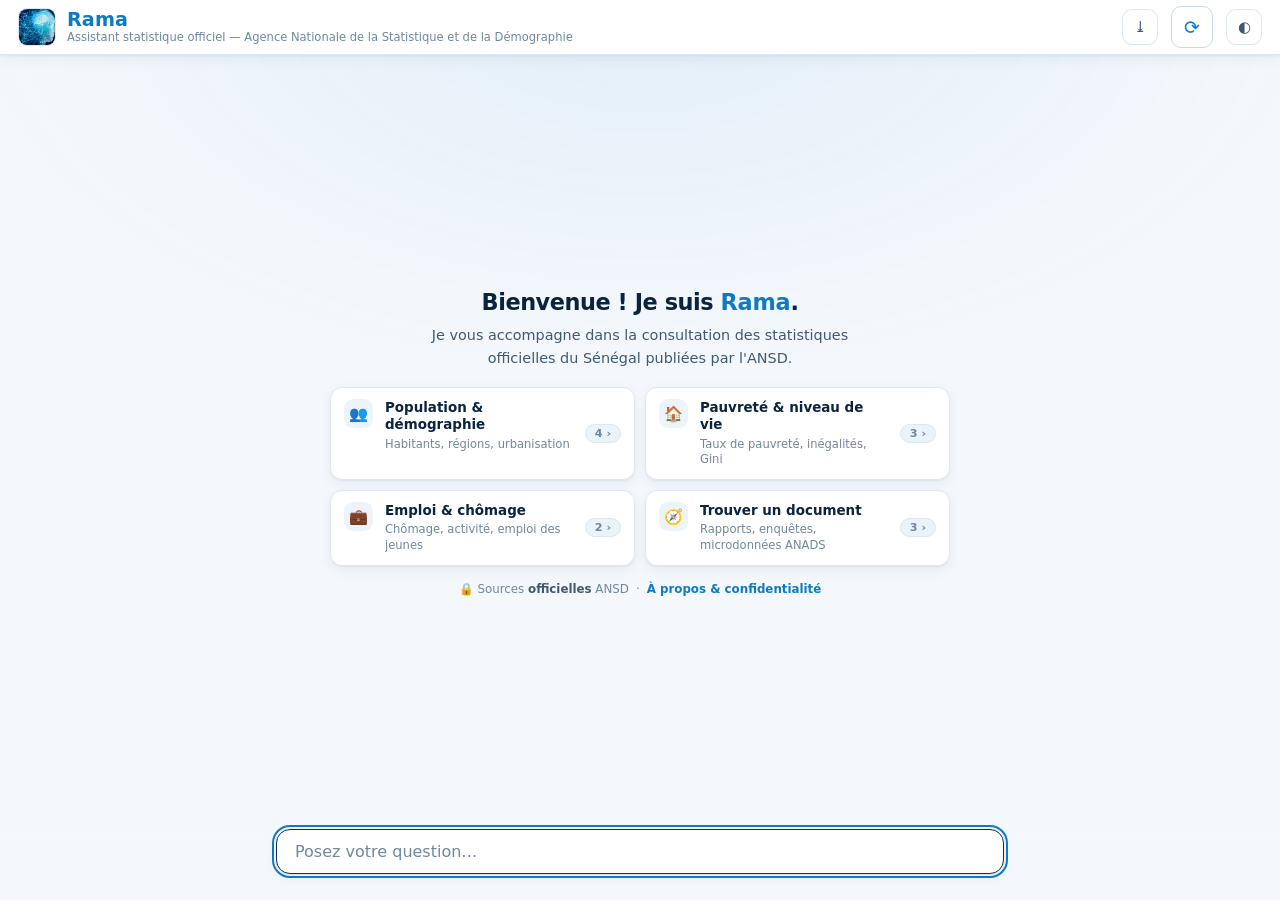
==== commit 4be492ce: "Perf chargement : gzip, cache navigateur, logo 7 Ko (#96) - Logo 1200x900 (186 Ko) -> 128x128 (7 Ko)" ====
--- a/frontend/index.html
+++ b/frontend/index.html
@@ -7,7 +7,7 @@
 <title>RAMA — Assistant statistique de l'ANSD</title>
 <meta name="theme-color" content="#0e79c4" media="(prefers-color-scheme: light)">
 <meta name="theme-color" content="#08121f" media="(prefers-color-scheme: dark)">
-<link rel="icon" type="image/jpeg" href="/logoactuel.jpg">
+<link rel="icon" type="image/jpeg" href="/logo-128.jpg">
 <link rel="apple-touch-icon" href="/icon-512.png">
 <link rel="manifest" href="/manifest.webmanifest">
 <meta name="apple-mobile-web-app-capable" content="yes">
@@ -439,7 +439,7 @@
 <a class="skip" href="#q">Aller à la zone de saisie</a>
 <header>
   <div class="logo">
-    <span class="logo-mark"><img src="logoactuel.jpg" alt="Rama — assistant statistique de l'ANSD"></span>
+    <span class="logo-mark"><img src="logo-128.jpg" width="38" height="38" alt="Rama — assistant statistique de l'ANSD"></span>
     <div>
       <h1><span class="script">Rama</span></h1>
       <p>Assistant statistique officiel — Agence Nationale de la Statistique et de la Démographie</p>
@@ -826,7 +826,7 @@
   if (role === 'bot'){
     const row = document.createElement('div'); row.className = 'avarow';
     const av = document.createElement('div'); av.className = 'avatar';
-    av.innerHTML = '<img src="logoactuel.jpg" alt="Rama — assistant ANSD">';
+    av.innerHTML = '<img src="logo-128.jpg" width="28" height="28" alt="Rama — assistant ANSD">';
     av.setAttribute('aria-hidden', 'true');
     row.append(av, b);
     d.appendChild(row);
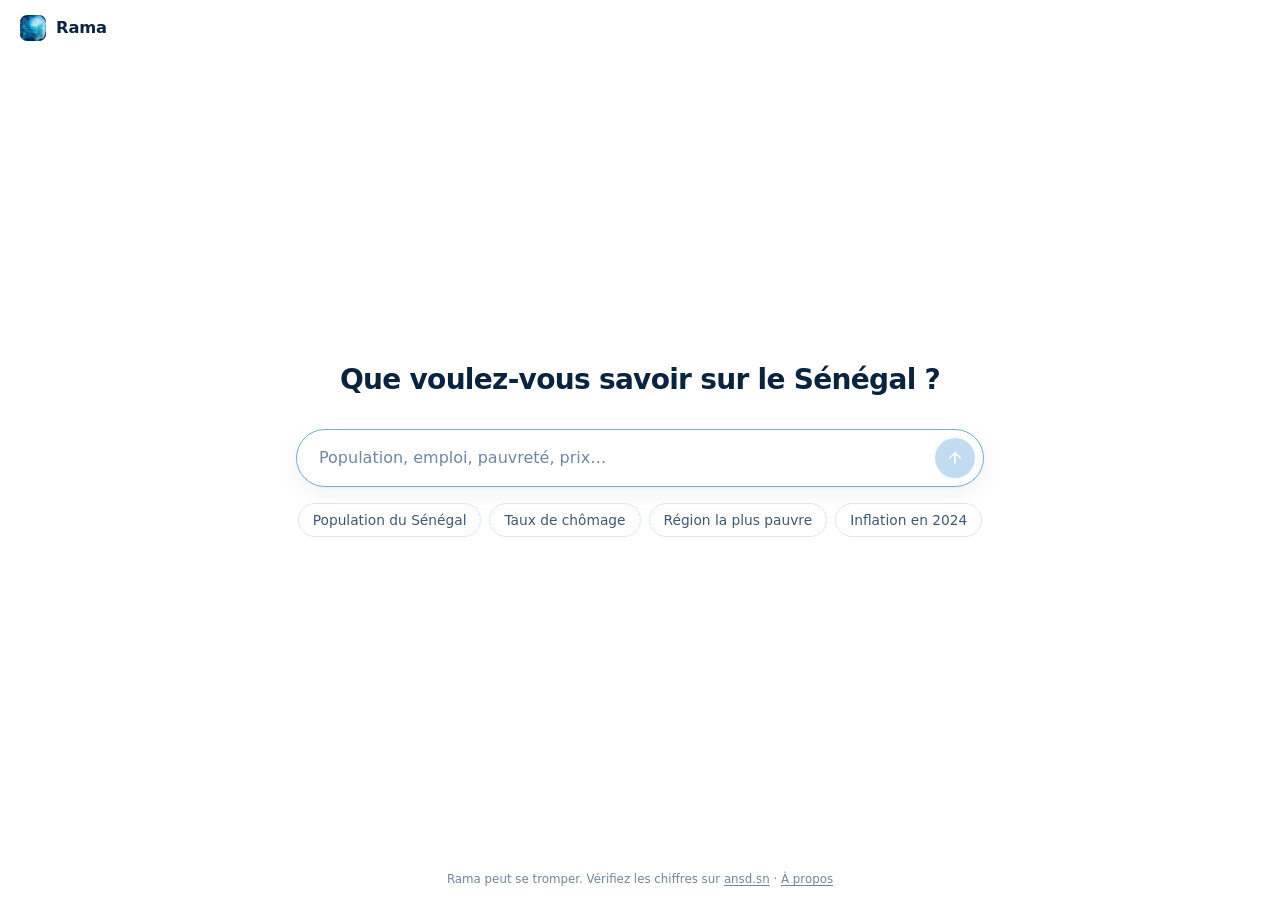
==== commit 67a44eb9: "Accueil épuré à tâche unique (#97) - En-tête réduit à la marque ; « Nouvelle conversation » seulemen" ====
--- a/frontend/index.html
+++ b/frontend/index.html
@@ -3,8 +3,8 @@
 <head>
 <meta charset="UTF-8">
 <meta name="viewport" content="width=device-width, initial-scale=1.0, interactive-widget=resizes-content">
-<meta name="description" content="RAMA : assistant conversationnel officiel d'accès aux statistiques du Sénégal (ANSD) — chiffres, comparaisons et documents sourcés.">
-<title>RAMA — Assistant statistique de l'ANSD</title>
+<meta name="description" content="Rama : posez vos questions sur les statistiques du Sénégal — chiffres, comparaisons et documents, d'après les données publiques de l'ANSD.">
+<title>Rama — Statistiques du Sénégal</title>
 <meta name="theme-color" content="#0e79c4" media="(prefers-color-scheme: light)">
 <meta name="theme-color" content="#08121f" media="(prefers-color-scheme: dark)">
 <link rel="icon" type="image/jpeg" href="/logo-128.jpg">
@@ -14,20 +14,19 @@
 <meta name="apple-mobile-web-app-title" content="RAMA">
 <meta name="mobile-web-app-capable" content="yes">
 <meta property="og:type" content="website">
-<meta property="og:title" content="RAMA — Assistant statistique de l'ANSD">
-<meta property="og:description" content="Les chiffres officiels du Sénégal, en une question. Réponses fondées sur les données de l'ANSD, sources à l'appui.">
+<meta property="og:title" content="Rama — Statistiques du Sénégal">
+<meta property="og:description" content="Les statistiques du Sénégal, en une question. Réponses fondées sur les données publiques de l'ANSD, sources à l'appui.">
 <meta property="og:image" content="/icon-512.png">
 <meta property="og:locale" content="fr_FR">
 <meta name="twitter:card" content="summary">
-<meta name="twitter:title" content="RAMA — Assistant statistique de l'ANSD">
-<meta name="twitter:description" content="Les chiffres officiels du Sénégal, en une question. Réponses sourcées.">
-<link rel="canonical" href="https://www.ansd.sn/">
+<meta name="twitter:title" content="Rama — Statistiques du Sénégal">
+<meta name="twitter:description" content="Les statistiques du Sénégal, en une question. Réponses sourcées.">
 
 <style>
   /* ============ Jetons de thème (clair par défaut) ============ */
   /* Palette ANSD : bleu sombre (marine) · bleu océan · blanc */
   :root{
-    --papier:#f4f8fc; --carte:#ffffff; --carte2:#eaf2fa;
+    --papier:#ffffff; --carte:#ffffff; --carte2:#eaf2fa;
     --encre:#0a2440; --encre2:#3f5972; --encre3:#70879e;
     --ligne:#dce7f2; --ligne2:#c9d9ea; --accent:#0e79c4; --accent-fonce:#0b2f5c;
     --accent-doux:#0e79c414;
@@ -35,7 +34,6 @@
     --sql:#0e79c4; --rag:#3a5fa8; --hyb:#6a5acd; --guard:#b3541e;
     --ombre:0 1px 2px rgba(11,36,64,.06),0 4px 14px rgba(11,36,64,.06);
     --ombre-fort:0 4px 12px rgba(11,36,64,.10),0 16px 40px rgba(11,36,64,.12);
-    --halo:radial-gradient(1100px 620px at 50% -8%,#0e79c412,transparent 62%);
   }
   [data-theme="dark"]{
     --papier:#08121f; --carte:#101d2e; --carte2:#16263b;
@@ -46,7 +44,6 @@
     --sql:#3fa4e6; --rag:#6c8fd6; --hyb:#9a8be6; --guard:#d0793f;
     --ombre:0 1px 2px rgba(0,0,0,.38),0 4px 14px rgba(0,0,0,.30);
     --ombre-fort:0 8px 30px rgba(0,0,0,.48);
-    --halo:radial-gradient(1100px 620px at 50% -8%,#3fa4e614,transparent 60%);
   }
   *{box-sizing:border-box;margin:0;padding:0}
   .skip{position:absolute;left:8px;top:-48px;z-index:100;background:var(--accent);
@@ -78,26 +75,17 @@
 
   /* ============ En-tête ============ */
   header{
-    flex:none;
-    background:var(--carte);border-bottom:1px solid var(--ligne);
-    padding:6px 18px;display:flex;align-items:center;gap:13px;
-    position:sticky;top:0;z-index:10;box-shadow:var(--ombre);
-    padding-top:calc(6px + env(safe-area-inset-top));
-  }
-  .logo{display:flex;align-items:center;gap:11px;min-width:0}
-  .logo-mark{
-    flex:none;width:38px;height:38px;border-radius:9px;overflow:hidden;
-    border:1px solid var(--ligne);
-  }
+    flex:none;height:56px;
+    background:var(--papier);border-bottom:1px solid var(--ligne);
+    padding:0 20px;display:flex;align-items:center;gap:12px;
+    position:sticky;top:0;z-index:10;
+    padding-top:env(safe-area-inset-top);
+  }
+  body.vide header{border-bottom-color:transparent}
+  .logo{display:flex;align-items:center;gap:10px;min-width:0}
+  .logo-mark{flex:none;width:26px;height:26px;border-radius:7px;overflow:hidden}
   .logo-mark img{width:100%;height:100%;object-fit:cover;display:block}
-  .logo h1{font-size:1.05rem;font-weight:700;letter-spacing:.02em;white-space:nowrap;
-    display:flex;align-items:baseline;gap:.16em}
-  .logo h1 .script{
-    font-weight:800;font-size:1.2rem;line-height:1;letter-spacing:.005em;
-    color:var(--accent)}
-  .logo h1 .sep{color:var(--encre3);font-weight:400}
-  .logo h1 .ansd{font-weight:700;letter-spacing:.07em;font-size:.86rem;color:var(--encre2)}
-  .logo p{font-size:.72rem;color:var(--encre3);white-space:nowrap;overflow:hidden;text-overflow:ellipsis}
+  .logo h1{font-size:1.02rem;font-weight:600;letter-spacing:-.01em;color:var(--encre)}
   .spacer{flex:1}
   .btn-ico{
     background:none;border:1px solid var(--ligne);border-radius:10px;color:var(--encre2);
@@ -106,11 +94,9 @@
   }
   .btn-ico:hover{background:var(--carte2);border-color:var(--ligne2);color:var(--encre)}
   .btn-ico:focus-visible{outline:2px solid var(--accent);outline-offset:2px}
-  /* Nouvelle conversation : action fréquente -> icône un peu plus grande et
-     accentuée pour être vite repérée. */
-  #btn-nouveau{width:42px;height:42px;font-size:1.2rem;color:var(--accent);
-    border-color:var(--ligne2)}
-  #btn-nouveau:hover{background:var(--accent-doux);border-color:var(--accent);color:var(--accent)}
+  /* Nouvelle conversation : seule action d'en-tête, utile seulement une fois
+     la conversation commencée (masquée sur l'accueil). */
+  body.vide #btn-nouveau{display:none}
 
   /* ============ Fil de conversation ============ */
   #chat{flex:1;min-height:0;overflow-y:auto;padding:14px 0 6px;scroll-behavior:smooth}
@@ -246,112 +232,15 @@
   }
   .suivre button:hover{border-color:var(--accent);transform:translateY(-1px)}
 
-  /* ============ Accueil (hero centré) ============ */
-  /* safe center : centre le hero quand il tient, mais reste défilable depuis le
-     haut sur petit écran (pas de rognage du titre). */
-  #chat.vide{display:flex;flex-direction:column;justify-content:safe center;background:var(--halo)}
+  /* ============ Accueil : une phrase, la saisie, quatre exemples ============ */
+  #chat.vide{display:flex;flex-direction:column;justify-content:safe center}
   #chat.vide .wrap{width:100%}
-  .accueil{text-align:center;padding:8px 0 4px;animation:heroIn .5s cubic-bezier(.22,1,.36,1)}
-  @keyframes heroIn{from{opacity:0;transform:translateY(10px)}to{opacity:1;transform:none}}
+  .accueil{text-align:center;animation:heroIn .5s cubic-bezier(.22,1,.36,1)}
+  @keyframes heroIn{from{opacity:0;transform:translateY(8px)}to{opacity:1;transform:none}}
   .accueil h2{
-    font-size:1.4rem;font-weight:700;letter-spacing:-.02em;line-height:1.2;
-    color:var(--encre);margin-bottom:8px;
-  }
-  .accueil h2 .g{
-    font-weight:800;color:var(--accent);letter-spacing:-.01em}
-  .accueil .sub{
-    font-size:.9rem;color:var(--encre2);line-height:1.55;max-width:470px;
-    margin:0 auto 18px;
-  }
-  .cards{
-    display:grid;grid-template-columns:1fr 1fr;gap:10px;max-width:620px;
-    margin:0 auto;text-align:left;
-  }
-  .cards button{
-    display:flex;gap:12px;align-items:flex-start;background:var(--carte);
-    border:1px solid var(--ligne);border-radius:12px;padding:11px 13px;cursor:pointer;
-    font-family:inherit;transition:transform .18s cubic-bezier(.22,1,.36,1),
-      border-color .18s,box-shadow .18s;box-shadow:var(--ombre);text-align:left;
-  }
-  .cards button:hover{transform:translateY(-3px);border-color:var(--accent);box-shadow:var(--ombre-fort)}
-  .cards button:focus-visible{outline:2px solid var(--accent);outline-offset:2px}
-  .cards .ic{
-    flex:none;width:29px;height:29px;border-radius:9px;display:grid;place-items:center;
-    background:var(--accent-doux);font-size:.95rem;
-  }
-  .cards .tx{min-width:0;display:flex;flex-direction:column;gap:3px}
-  .cards .tt{display:block;font-size:.84rem;font-weight:650;color:var(--encre);line-height:1.3}
-  .cards .hh{display:-webkit-box;-webkit-line-clamp:2;-webkit-box-orient:vertical;
-    overflow:hidden;font-size:.72rem;color:var(--encre3);line-height:1.35}
-  .cards button:hover .ic{background:var(--accent);transform:scale(1.05);transition:.18s}
-  .accueil .socle{margin-top:16px;font-size:.74rem;color:var(--encre3);
-    display:flex;gap:7px;justify-content:center;flex-wrap:wrap;align-items:center}
-  .accueil .socle b{color:var(--encre2);font-weight:600}
-  .accueil .socle a{color:var(--accent);font-weight:600;text-decoration:none}
-  .accueil .socle a:hover{text-decoration:underline}
-  @media (max-width:560px){
-    .cards{grid-template-columns:1fr}
-    .accueil h2{font-size:1.42rem}
-  }
-
-  /* ============ Catégories → panneau des questions les plus recherchées ==== */
-  .cards .badge-cat{
-    margin-left:auto;align-self:center;font-size:.7rem;color:var(--encre3);
-    background:var(--carte2);border:1px solid var(--ligne);border-radius:99px;
-    padding:2px 9px;white-space:nowrap;font-weight:600;transition:all .18s;
-  }
-  .cards button:hover .badge-cat{border-color:var(--accent);color:var(--accent)}
-  .catpanel{
-    position:fixed;inset:0;z-index:40;display:none;align-items:center;justify-content:center;
-    background:rgba(8,18,31,.42);backdrop-filter:blur(3px);padding:18px;
-  }
-  .catpanel.on{display:flex;animation:fade .16s ease-out}
-  @keyframes fade{from{opacity:0}to{opacity:1}}
-  .catpanel .box{
-    background:var(--carte);border:1px solid var(--ligne);border-radius:18px;
-    width:100%;max-width:560px;max-height:82vh;overflow:auto;box-shadow:var(--ombre-fort);
-    animation:rise .22s cubic-bezier(.22,1,.36,1);
-  }
-  @keyframes rise{from{opacity:0;transform:translateY(12px)}to{opacity:1;transform:none}}
-  .catpanel .top{
-    display:flex;align-items:center;gap:12px;padding:16px 18px 13px;
-    position:sticky;top:0;background:var(--carte);border-bottom:1px solid var(--ligne);z-index:1;
-  }
-  .catpanel .top .ic{
-    width:38px;height:38px;border-radius:11px;display:grid;place-items:center;
-    background:var(--accent-doux);font-size:1.15rem;flex:none;
-  }
-  .catpanel .top .tt{font-size:1rem;font-weight:700;color:var(--encre);line-height:1.2}
-  .catpanel .top .hh{font-size:.75rem;color:var(--encre3);margin-top:2px}
-  .catpanel .top .x{
-    margin-left:auto;border:1px solid var(--ligne);background:none;color:var(--encre2);
-    width:34px;height:34px;border-radius:9px;cursor:pointer;font-size:.9rem;flex:none;
-    display:grid;place-items:center;transition:all .15s;
-  }
-  .catpanel .top .x:hover{background:var(--carte2);color:var(--encre)}
-  .catpanel .top .x:focus-visible{outline:2px solid var(--accent);outline-offset:2px}
-  .catpanel .lead{font-size:.74rem;color:var(--encre3);padding:11px 18px 2px}
-  .qlist{display:flex;flex-direction:column;gap:6px;padding:6px 14px 16px}
-  .qlist button{
-    display:flex;align-items:center;gap:11px;width:100%;text-align:left;
-    background:var(--carte);border:1px solid var(--ligne);border-radius:12px;padding:11px 13px;
-    cursor:pointer;font-family:inherit;color:var(--encre);transition:all .15s;
-  }
-  .qlist button:hover{border-color:var(--accent);background:var(--accent-doux);transform:translateX(2px)}
-  .qlist button:focus-visible{outline:2px solid var(--accent);outline-offset:2px}
-  .qlist .rank{
-    flex:none;width:23px;height:23px;border-radius:7px;display:grid;place-items:center;
-    font-size:.72rem;font-weight:700;background:var(--carte2);color:var(--encre2);
-    font-variant-numeric:tabular-nums;
-  }
-  .qlist button:nth-child(1) .rank{background:var(--accent);color:#fff}
-  [data-theme="dark"] .qlist button:nth-child(1) .rank{color:#0d1512}
-  .qlist .qt{flex:1;font-size:.87rem;line-height:1.35}
-  .qlist .cnt{
-    flex:none;font-size:.68rem;color:var(--encre3);white-space:nowrap;
-    font-variant-numeric:tabular-nums;
-  }
-  @media (max-width:560px){ .qlist .cnt{display:none} }
+    font-size:1.75rem;font-weight:600;letter-spacing:-.025em;line-height:1.25;
+    color:var(--encre);text-wrap:balance;
+  }
 
   /* indicateur de frappe */
   .frappe{display:flex;gap:5px;padding:4px 2px;align-items:center}
@@ -368,45 +257,53 @@
   /* flex-none : la barre garde sa taille et reste collée au bas du shell.
      Marge basse un peu plus grande (prompt légèrement remonté) + respect de la
      zone sûre iOS (encoche/barre gestuelle) pour qu'il ne soit jamais masqué. */
-  #barre{flex:none;background:linear-gradient(to top,var(--papier) 72%,transparent);
-    padding:4px 0 calc(26px + env(safe-area-inset-bottom))}
-  #barre .wrap{max-width:760px}
-  .sugg{display:flex;gap:7px;flex-wrap:wrap;margin-bottom:7px;justify-content:center;
-    max-height:34px;overflow:hidden}
+  #barre{flex:none;background:var(--papier);
+    padding:4px 0 calc(10px + env(safe-area-inset-bottom))}
+  #barre .wrap{max-width:720px;display:flex;flex-direction:column}
+  .sugg{display:flex;gap:8px;flex-wrap:wrap;margin-bottom:10px;justify-content:center;
+    max-height:38px;overflow:hidden}
+  .sugg:empty{display:none}
   .sugg button{
-    background:var(--carte);color:var(--encre2);border:1px solid var(--ligne);
-    padding:5px 12px;font-size:.76rem;font-weight:500;border-radius:99px;cursor:pointer;
-    transition:all .15s;box-shadow:var(--ombre);font-family:inherit;white-space:nowrap;
+    background:none;color:var(--encre2);border:1px solid var(--ligne);
+    padding:8px 14px;font-size:.86rem;border-radius:999px;cursor:pointer;
+    transition:background .15s,color .15s;font-family:inherit;white-space:nowrap;
     max-width:100%;overflow:hidden;text-overflow:ellipsis;
   }
-  .sugg button:hover{border-color:var(--accent);color:var(--accent);transform:translateY(-1px)}
-  /* champ de saisie premium : icone d'envoi INTEGREE, visible a la frappe */
+  .sugg button:hover{background:var(--carte2);color:var(--encre)}
+  .sugg button:focus-visible{outline:2px solid var(--accent);outline-offset:2px}
+  /* champ de saisie : contour fin, bouton d'envoi rond intégré */
   .saisie{position:relative;display:flex}
-  /* Contour BLEU permanent (bien visible dans le flux) ; pas de halo/surlignage
-     au focus — seule la teinte du contour se renforce légèrement. */
   input#q{
-    flex:1;padding:12px 54px 12px 18px;border:1.5px solid var(--accent);
-    /* 16px : sous ce seuil, iOS/Safari ZOOME automatiquement au focus (cause du
-       « il faut dézoomer » qui masquait en-tête/prompt). 16px = aucun zoom. */
-    border-radius:14px;font-size:16px;outline:none;background:var(--carte);
-    color:var(--encre);box-shadow:var(--ombre);font-family:inherit;
-    transition:border-color .15s;
+    flex:1;min-width:0;height:58px;padding:0 62px 0 22px;
+    border:1px solid var(--ligne2);border-radius:29px;
+    /* 16px : sous ce seuil, iOS/Safari zoome automatiquement au focus. */
+    font-size:16px;outline:none;background:var(--carte);color:var(--encre);
+    box-shadow:0 1px 2px rgba(11,27,43,.04),0 6px 24px rgba(11,27,43,.06);
+    font-family:inherit;transition:border-color .15s;
   }
   input#q::placeholder{color:var(--encre3)}
-  input#q:focus{border-color:var(--accent-fonce);box-shadow:var(--ombre)}
+  input#q:focus{border-color:color-mix(in srgb,var(--accent) 45%,var(--ligne2))}
   button#go{
-    position:absolute;right:7px;top:50%;translate:0 -50%;
-    width:34px;height:34px;border-radius:10px;border:none;cursor:pointer;
-    background:var(--accent);color:#fff;display:flex;align-items:center;
-    justify-content:center;padding:0;
-    opacity:0;transform:scale(.6) translateY(0);pointer-events:none;
-    transition:opacity .18s, transform .2s cubic-bezier(.34,1.56,.64,1), filter .15s;
-  }
-  button#go.actif{opacity:1;transform:scale(1);pointer-events:auto}
-  button#go svg{width:17px;height:17px;fill:currentColor;margin-left:1px}
+    position:absolute;right:9px;top:50%;translate:0 -50%;
+    width:40px;height:40px;border-radius:50%;border:none;cursor:default;
+    background:var(--accent);color:#fff;display:grid;place-items:center;padding:0;
+    opacity:.25;pointer-events:none;transition:opacity .15s;
+  }
+  button#go.actif{opacity:1;pointer-events:auto;cursor:pointer}
+  button#go svg{width:18px;height:18px}
   [data-theme="dark"] button#go{color:#0d1512}
-  button#go:hover{filter:brightness(1.08)}
-  button#go:focus-visible,input#q:focus-visible{outline:2px solid var(--accent);outline-offset:2px}
+  button#go:focus-visible{outline:2px solid var(--accent);outline-offset:2px}
+  .mention{text-align:center;font-size:.74rem;color:var(--encre3);margin-top:10px}
+  .mention a{color:inherit;text-underline-offset:2px}
+
+  /* Accueil, grand écran : la saisie remonte au centre, sous la phrase, et
+     les exemples passent dessous. Mobile : elle reste en bas, au pouce. */
+  @media (min-width:641px){
+    body.vide #chat{flex:0 0 auto;margin-top:auto;padding-bottom:28px;overflow:visible}
+    body.vide #barre{margin-bottom:auto;padding-bottom:8vh}
+    body.vide .sugg{order:2;margin:16px 0 0}
+    body.vide .mention{position:fixed;left:0;right:0;bottom:calc(14px + env(safe-area-inset-bottom))}
+  }
 
   /* bouton flottant "descendre au dernier message" */
   #bas{
@@ -419,60 +316,45 @@
   #bas.visible{display:flex}
 
   @media (max-width:640px){
-    header{padding:6px 12px;gap:9px}
-    .logo p{display:none}
+    header{padding:0 14px}
+    .accueil h2{font-size:1.4rem;padding:0 8px}
+    .sugg{flex-wrap:nowrap;overflow-x:auto;justify-content:flex-start;scrollbar-width:none;max-height:none}
+    .sugg::-webkit-scrollbar{display:none}
+    .sugg button{flex:none}
     .bot>.meta,.bot>.tabres,.bot>.graf,.bot>.liens,.bot>details.sqlbox{margin-left:0}
     .bot .bulle,.bot .tabres,.bot .graf,.bot .liens,.meta,details.sqlbox{max-width:100%}
     .user .bulle{max-width:88%}
     .brow{grid-template-columns:92px 1fr 64px}
-    .btn-ico{width:34px;height:34px}
-    #btn-nouveau{width:40px;height:40px}
-  }
-  @media (max-width:380px){
-    .btn-ico{width:32px;height:32px;font-size:.9rem}
-    #btn-nouveau{width:38px;height:38px;font-size:1.1rem}
-    header{gap:6px;padding:6px 10px}
   }
 </style>
 </head>
-<body>
+<body class="vide">
 <a class="skip" href="#q">Aller à la zone de saisie</a>
 <header>
   <div class="logo">
-    <span class="logo-mark"><img src="logo-128.jpg" width="38" height="38" alt="Rama — assistant statistique de l'ANSD"></span>
-    <div>
-      <h1><span class="script">Rama</span></h1>
-      <p>Assistant statistique officiel — Agence Nationale de la Statistique et de la Démographie</p>
-    </div>
+    <span class="logo-mark"><img src="logo-128.jpg" width="26" height="26" alt=""></span>
+    <h1>Rama</h1>
   </div>
   <div class="spacer"></div>
-  <button class="btn-ico" id="btn-export" title="Exporter la conversation" aria-label="Exporter la conversation">⤓</button>
   <button class="btn-ico" id="btn-nouveau" title="Nouvelle conversation" aria-label="Nouvelle conversation">⟳</button>
-  <button class="btn-ico" id="btn-theme" title="Basculer clair/sombre" aria-label="Basculer le thème">◐</button>
 </header>
 
 <div id="chat" class="vide"><div class="wrap" id="fil" aria-live="polite">
   <div class="accueil">
-    <h2>Bienvenue&nbsp;! Je suis <span class="g">Rama</span>.</h2>
-    <p class="sub">Je vous accompagne dans la consultation des statistiques
-      officielles du Sénégal publiées par l'ANSD.</p>
-    <div class="cards" id="cards" role="group" aria-label="Exemples de questions"></div>
-    <div class="socle">
-      <span>🔒 Sources <b>officielles</b> ANSD</span><span>·</span>
-      <span><a href="/a-propos.html">À propos &amp; confidentialité</a></span>
-    </div>
+    <h2>Que voulez-vous savoir sur le Sénégal&nbsp;?</h2>
   </div>
 </div></div>
 
 <div id="barre"><div class="wrap">
   <div class="sugg" id="sugg" role="group" aria-label="Suggestions de questions"></div>
   <form id="f" class="saisie">
-    <input id="q" placeholder="Posez votre question…"
+    <input id="q" placeholder="Population, emploi, pauvreté, prix…"
            autocomplete="off" required maxlength="500" aria-label="Votre question">
     <button id="go" type="submit" aria-label="Envoyer la question" title="Envoyer">
-      <svg viewBox="0 0 24 24" aria-hidden="true"><path d="M3.4 20.4 22.5 12 3.4 3.6 3.4 10.1 17 12 3.4 13.9z"/></svg>
+      <svg viewBox="0 0 24 24" fill="none" stroke="currentColor" stroke-width="2.2" stroke-linecap="round" stroke-linejoin="round" aria-hidden="true"><path d="M12 19V5M5 12l7-7 7 7"/></svg>
     </button>
   </form>
+  <p class="mention">Rama peut se tromper. Vérifiez les chiffres sur <a href="https://www.ansd.sn" target="_blank" rel="noopener">ansd.sn</a> · <a href="/a-propos.html">À propos</a></p>
   <button id="bas" aria-label="Aller au dernier message" title="Dernier message">↓</button>
 </div></div>
 
@@ -486,13 +368,12 @@
 let dernieresSuggs = null;   /* suggestions contextuelles du dernier tour */
 let suivreBas = true;        /* auto-suivi : caler la réponse en haut, sauf si l'utilisateur a défilé */
 
-/* ============ thème (sélectionné, pas seulement hérité) ============ */
+/* ============ thème : suit le réglage clair/sombre de l'appareil ============ */
 const racine = document.documentElement;
-function appliqueTheme(t){ racine.setAttribute('data-theme', t); localStorage.setItem('rama-theme', t); }
-appliqueTheme(localStorage.getItem('rama-theme') ||
-  (matchMedia('(prefers-color-scheme: dark)').matches ? 'dark' : 'light'));
-document.getElementById('btn-theme').onclick = () =>
-  appliqueTheme(racine.getAttribute('data-theme') === 'dark' ? 'light' : 'dark');
+const sombre = matchMedia('(prefers-color-scheme: dark)');
+function appliqueTheme(t){ racine.setAttribute('data-theme', t); }
+appliqueTheme(sombre.matches ? 'dark' : 'light');
+sombre.addEventListener('change', e => appliqueTheme(e.matches ? 'dark' : 'light'));
 
 /* ============ utilitaires ============ */
 function esc(s){return String(s).replace(/[&<>"]/g,c=>({'&':'&amp;','<':'&lt;','>':'&gt;','"':'&quot;'}[c]))}
@@ -525,128 +406,28 @@
 };
 const lib = c => LIBELLES[c] || c;
 
-/* ============ suggestions : UNE zone, evolutive avec la conversation ====
-   Au depart : questions d'amorce. Ensuite : les suggestions contextuelles
-   renvoyees par le backend (liees au sujet courant, jamais deja posees). */
-const SUGGS_INIT = [
-  "Quelle est la population du Sénégal en 2023 ?",
-  "Classe les régions par taux de pauvreté décroissant",
-  "Où trouver les rapports du RGPH-5 ?",
+/* ============ suggestions : UNE zone, évolutive avec la conversation ====
+   À l'accueil : quatre amorces courtes (libellé bref, question complète).
+   Ensuite : les suggestions contextuelles renvoyées par le backend (liées au
+   sujet courant, jamais déjà posées). Chaque amorce est vérifiée répondable. */
+const AMORCES = [
+  {libelle:"Population du Sénégal", q:"Combien d'habitants compte le Sénégal ?"},
+  {libelle:"Taux de chômage", q:"Quel est le taux de chômage ?"},
+  {libelle:"Région la plus pauvre", q:"Quelle région est la plus pauvre ?"},
+  {libelle:"Inflation en 2024", q:"Quelle est l'inflation en 2024 ?"},
 ];
-/* ============ catégories cliquables (état vide) ============
-   Chaque carte est une CATÉGORIE : au clic, elle n'exécute pas une question,
-   elle ouvre un panneau des questions les plus RECHERCHÉES de cette catégorie,
-   classées sur la télémétrie réelle du service (endpoint /api/popular).
-   Repli statique si l'API est indisponible (hors ligne). */
-const CATS_FALLBACK = [
-  {id:"population", icon:"👥", label:"Population & démographie",
-   hint:"Habitants, régions, urbanisation", questions:[
-    {q:"Quelle est la population du Sénégal en 2023 ?", recherches:0},
-    {q:"Quelle est la population de Dakar en 2023 ?", recherches:0},
-    {q:"Quel est le taux d'urbanisation du pays ?", recherches:0},
-    {q:"Quelle est la région la plus peuplée du Sénégal ?", recherches:0}]},
-  {id:"pauvrete", icon:"🏠", label:"Pauvreté & niveau de vie",
-   hint:"Taux de pauvreté, inégalités, Gini", questions:[
-    {q:"Classe les régions par taux de pauvreté décroissant", recherches:0},
-    {q:"Comment l'ANSD mesure-t-elle la pauvreté ?", recherches:0},
-    {q:"Qu'est-ce que l'indice de Gini ?", recherches:0}]},
-  {id:"emploi", icon:"💼", label:"Emploi & chômage",
-   hint:"Chômage, activité, emploi des jeunes", questions:[
-    {q:"Quel est le taux de chômage en 2024 ?", recherches:0},
-    {q:"Quel est le taux d'activité au Sénégal ?", recherches:0}]},
-  {id:"documents", icon:"🧭", label:"Trouver un document",
-   hint:"Rapports, enquêtes, microdonnées ANADS", questions:[
-    {q:"Où trouver les rapports du RGPH-5 ?", recherches:0},
-    {q:"Où télécharger le rapport EHCVM ?", recherches:0},
-    {q:"Comment contacter l'ANSD ?", recherches:0}]},
-];
-let CATS = null;
-async function chargeCategories(){
-  try{
-    const r = await fetch('/api/popular');
-    const d = await r.json();
-    CATS = (d.categories || []).filter(c => c.questions && c.questions.length);
-  }catch(e){ CATS = null; }
-  if (!CATS || !CATS.length) CATS = CATS_FALLBACK;
-  renderHero();
-  /* lien profond : /?cat=population ouvre directement la catégorie */
-  const cid = new URLSearchParams(location.search).get('cat');
-  if (cid){ const c = CATS.find(x => x.id === cid); if (c) ouvreCategorie(c); }
-}
-function renderHero(){
-  const z = document.getElementById('cards');
-  if (!z) return;
-  z.innerHTML = '';
-  for (const c of (CATS || CATS_FALLBACK).slice(0, 6)){
-    const n = (c.questions || []).length;
-    const b = document.createElement('button'); b.type = 'button';
-    b.innerHTML = '<span class="ic">' + c.icon + '</span><span class="tx">' +
-      '<span class="tt">' + esc(c.label) + '</span>' +
-      '<span class="hh">' + esc(c.hint || '') + '</span></span>' +
-      '<span class="badge-cat">' + n + ' ›</span>';
-    b.setAttribute('aria-label', 'Catégorie : ' + c.label +
-      ' — voir les questions les plus recherchées');
-    b.onclick = () => ouvreCategorie(c);
-    z.appendChild(b);
-  }
-}
-
-/* panneau modal : questions les plus recherchées d'une catégorie */
-let _catFocusRetour = null;
-function ouvreCategorie(c){
-  let p = document.getElementById('catpanel');
-  if (!p){
-    p = document.createElement('div'); p.id = 'catpanel'; p.className = 'catpanel';
-    p.addEventListener('click', e => { if (e.target === p) fermeCategorie(); });
-    document.body.appendChild(p);
-  }
-  _catFocusRetour = document.activeElement;
-  const qs = (c.questions || []).filter(x => x.q);
-  p.innerHTML =
-    '<div class="box" role="dialog" aria-modal="true" aria-label="Questions : ' + esc(c.label) + '">' +
-      '<div class="top"><span class="ic" aria-hidden="true">' + c.icon + '</span>' +
-        '<div><div class="tt">' + esc(c.label) + '</div>' +
-        '<div class="hh">' + esc(c.hint || '') + '</div></div>' +
-        '<button class="x" aria-label="Fermer" title="Fermer">✕</button></div>' +
-      '<div class="lead">Les questions les plus recherchées dans cette catégorie — ' +
-        'cliquez pour la poser.</div>' +
-      '<div class="qlist"></div></div>';
-  const ql = p.querySelector('.qlist');
-  qs.forEach((it, i) => {
-    const b = document.createElement('button'); b.type = 'button';
-    const cnt = it.recherches > 0
-      ? '<span class="cnt" title="Nombre de fois recherchée">🔎 ' +
-        it.recherches.toLocaleString('fr-FR') + '</span>'
-      : '';
-    b.innerHTML = '<span class="rank" aria-hidden="true">' + (i + 1) + '</span>' +
-      '<span class="qt">' + esc(it.q) + '</span>' + cnt;
-    b.setAttribute('aria-label', it.q);
-    b.onclick = () => { fermeCategorie(); poser(it.q); };
-    ql.appendChild(b);
-  });
-  p.querySelector('.x').onclick = fermeCategorie;
-  p.classList.add('on');
-  document.addEventListener('keydown', _escFerme);
-  p.querySelector('.qlist button')?.focus();
-}
-function fermeCategorie(){
-  const p = document.getElementById('catpanel');
-  if (p) p.classList.remove('on');
-  document.removeEventListener('keydown', _escFerme);
-  if (_catFocusRetour && _catFocusRetour.focus){ _catFocusRetour.focus(); _catFocusRetour = null; }
-}
-function _escFerme(e){ if (e.key === 'Escape'){ e.stopPropagation(); fermeCategorie(); } }
 function montreSuggs(liste){
   const zone = document.getElementById('sugg');
   zone.innerHTML = '';
-  for (const s of (liste || []).slice(0, 3)){
+  for (const s of (liste || []).slice(0, 4)){
+    const {libelle, q: question} = typeof s === 'string' ? {libelle: s, q: s} : s;
     const b = document.createElement('button');
-    b.type = 'button'; b.textContent = s;
-    b.onclick = () => poser(s);
+    b.type = 'button'; b.textContent = libelle;
+    if (libelle !== question) b.title = question;
+    b.onclick = () => poser(question);
     zone.appendChild(b);
   }
 }
-chargeCategories();
 
 /* ============ graphique : barres horizontales, série unique ============ */
 /* Déclenché quand le SQL renvoie ≥3 lignes avec 1 colonne numérique.
@@ -683,7 +464,7 @@
     boite.appendChild(ligne);
   }
   const note = document.createElement('div'); note.className = 'note';
-  note.textContent = 'Source : base de données officielle ANSD (requête SQL tracée ci-dessous).';
+  note.textContent = 'Source : données publiées par l\'ANSD (requête SQL tracée ci-dessous).';
   boite.appendChild(note);
   return boite;
 }
@@ -772,7 +553,7 @@
   h.textContent = lib(columns[st.iVal]) + ' — évolution par ' + lib(columns[st.iAn]);
   boite.append(h, svg);
   const note = document.createElement('div'); note.className = 'note';
-  note.textContent = 'Source : base de données officielle ANSD (requête SQL tracée ci-dessous).';
+  note.textContent = 'Source : données publiées par l\'ANSD (requête SQL tracée ci-dessous).';
   boite.appendChild(note);
   return boite;
 }
@@ -911,7 +692,7 @@
   // texte : si tableau structuré disponible, remplacer l'ASCII redondant
   let texte = d.answer;
   if (multi && /^Resultats \(base ANSD\)/.test(texte))
-    texte = 'Voici les résultats issus de la base de données officielle ANSD (' +
+    texte = 'Voici les résultats issus des données publiées par l\'ANSD (' +
             d.data.rows.length + ' lignes) :';
   bulleEl.innerHTML = '<p>' + md(texte) + '</p>';
   conteneur.appendChild(metaPour(d));
@@ -963,7 +744,7 @@
   /* messages d'attente progressifs (inférence locale = plusieurs dizaines
      de secondes) : l'utilisateur sait que le système travaille */
   const etapes = [[4,'RAMA analyse votre question…'],
-                  [12,'Consultation des données officielles ANSD…'],
+                  [12,'Consultation des données de l\'ANSD…'],
                   [30,'Rédaction de la réponse…'],
                   [60,'Encore un instant — le modèle local rédige une réponse complète…']];
   const attenteTimers = etapes.map(([s,msg]) => setTimeout(() => {
@@ -1046,7 +827,7 @@
     }
   }
   go.disabled = false; q.focus();
-  montreSuggs(dernieresSuggs || SUGGS_INIT);
+  montreSuggs(dernieresSuggs || AMORCES);
 }
 f.addEventListener('submit', e => {e.preventDefault(); if (q.value.trim()) poser(q.value.trim());});
 
@@ -1066,6 +847,7 @@
   const a = document.querySelector('.accueil');
   if (a) a.style.display = 'none';
   document.getElementById('chat').classList.remove('vide');
+  document.body.classList.remove('vide');
 }
 function restaure(){
   let sauve;
@@ -1088,7 +870,7 @@
     const li = cartesLiens(t.links);
     if (li) c.appendChild(li);
   }
-  montreSuggs(dernieresSuggs || SUGGS_INIT);
+  montreSuggs(dernieresSuggs || AMORCES);
   fil.lastElementChild?.scrollIntoView({block:'end'});
 }
 
@@ -1098,31 +880,10 @@
   fil.querySelectorAll('.msg').forEach(m => m.remove());
   const a = document.querySelector('.accueil'); if (a) a.style.display = '';
   document.getElementById('chat').classList.add('vide');
-  renderHero();
+  document.body.classList.add('vide');
   localStorage.removeItem(CLE_CONV);
-  montreSuggs([]);              // le hero porte les amorces ; bas vide
+  montreSuggs(AMORCES);
   q.focus();
-};
-document.getElementById('btn-export').onclick = () => {
-  if (!transcript.length) return;
-  const lignes = ['# Conversation RAMA-ANSD — ' + new Date().toLocaleString('fr-FR'), ''];
-  for (const t of transcript){
-    lignes.push('**' + t.role + (t.route ? ' [' + t.route + ']' : '') + '** : ' + t.text, '');
-    if (t.table){
-      lignes.push('| ' + t.table.columns.map(lib).join(' | ') + ' |');
-      lignes.push('|' + t.table.columns.map(() => '---').join('|') + '|');
-      for (const r of t.table.rows)
-        lignes.push('| ' + r.map(v => v === null ? '—' : v).join(' | ') + ' |');
-      lignes.push('');
-    }
-    if (t.liens && t.liens.length)
-      lignes.push('Sources ANSD : ' + t.liens.join(' ; '), '');
-  }
-  const blob = new Blob([lignes.join('\n')], {type:'text/markdown;charset=utf-8'});
-  const a = document.createElement('a');
-  a.href = URL.createObjectURL(blob);
-  a.download = 'conversation-rama-ansd.md';
-  a.click(); URL.revokeObjectURL(a.href);
 };
 
 
@@ -1179,7 +940,10 @@
 } else {
   restaure();                        // usage normal : on reprend où on en était
 }
-q.focus();
+if (!transcript.length) montreSuggs(AMORCES);
+/* focus initial au clavier physique seulement : sur mobile, il ouvrirait le
+   clavier virtuel et masquerait l'accueil. */
+if (matchMedia('(pointer: fine)').matches) q.focus();
 </script>
 </body>
 </html>
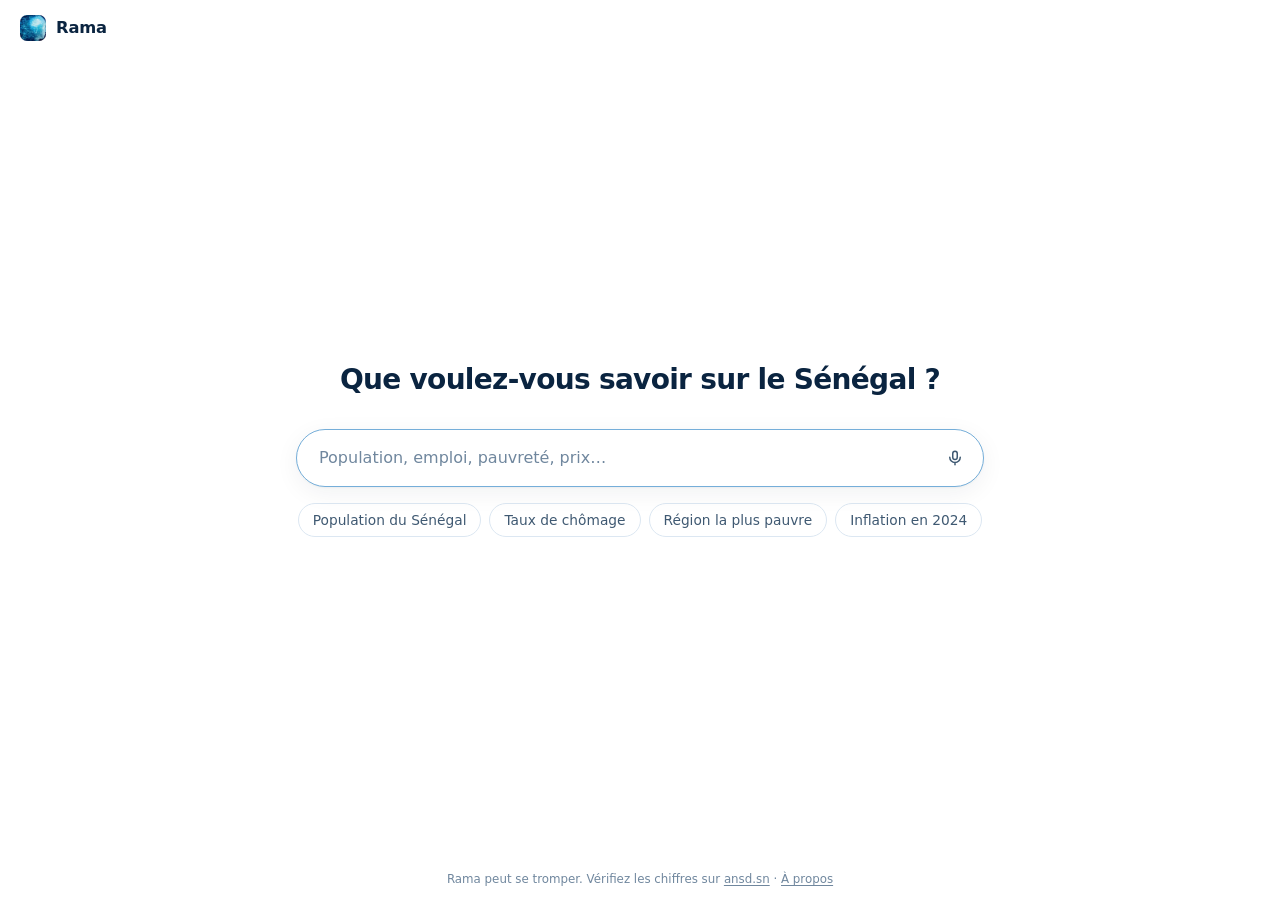
==== commit 8f6375a4: "Saisie vocale à transcription en direct (#98) - Bouton unique à 3 états automatiques : micro (vide)," ====
--- a/frontend/index.html
+++ b/frontend/index.html
@@ -290,9 +290,33 @@
     opacity:.25;pointer-events:none;transition:opacity .15s;
   }
   button#go.actif{opacity:1;pointer-events:auto;cursor:pointer}
-  button#go svg{width:18px;height:18px}
   [data-theme="dark"] button#go{color:#0d1512}
   button#go:focus-visible{outline:2px solid var(--accent);outline-offset:2px}
+  /* Bouton unique à trois états, permutés automatiquement (#98) :
+     champ vide -> micro · texte -> flèche d'envoi · dictée -> arrêt. */
+  button#go .ico{position:absolute;inset:0;margin:auto;width:18px;height:18px;
+    opacity:0;transform:scale(.5);
+    transition:opacity .16s,transform .22s cubic-bezier(.34,1.56,.64,1)}
+  button#go .ico-envoi{opacity:1;transform:none}
+  button#go.micro .ico-envoi,button#go.ecoute .ico-envoi{opacity:0;transform:scale(.5)}
+  button#go.micro .ico-micro,button#go.ecoute .ico-stop{opacity:1;transform:none}
+  button#go.micro,button#go.ecoute{opacity:1;pointer-events:auto;cursor:pointer}
+  button#go.micro{background:transparent;color:var(--encre2)}
+  [data-theme="dark"] button#go.micro{color:var(--encre2)}
+  button#go.micro:hover{background:var(--carte2);color:var(--encre)}
+  /* dictée : anneau qui respire (moteur navigateur) ou suit le niveau de la
+     voix (moteur serveur, variable --niveau posée en direct) */
+  button#go.ecoute::after{content:"";position:absolute;inset:0;border-radius:50%;
+    pointer-events:none;
+    box-shadow:0 0 0 calc(3px + var(--niveau,0) * 10px) color-mix(in srgb,var(--accent) 22%,transparent);
+    transition:box-shadow .08s linear;animation:onde 1.6s ease-in-out infinite}
+  button#go.ecoute[style*="--niveau"]::after{animation:none}
+  @keyframes onde{
+    0%,100%{box-shadow:0 0 0 3px color-mix(in srgb,var(--accent) 24%,transparent)}
+    50%{box-shadow:0 0 0 9px color-mix(in srgb,var(--accent) 8%,transparent)}}
+  button#go.traite{opacity:.55;pointer-events:none}
+  button#go:disabled{opacity:.25;pointer-events:none}
+  .saisie.ecoute input#q{border-color:color-mix(in srgb,var(--accent) 55%,var(--ligne2))}
   .mention{text-align:center;font-size:.74rem;color:var(--encre3);margin-top:10px}
   .mention a{color:inherit;text-underline-offset:2px}
 
@@ -351,7 +375,9 @@
     <input id="q" placeholder="Population, emploi, pauvreté, prix…"
            autocomplete="off" required maxlength="500" aria-label="Votre question">
     <button id="go" type="submit" aria-label="Envoyer la question" title="Envoyer">
-      <svg viewBox="0 0 24 24" fill="none" stroke="currentColor" stroke-width="2.2" stroke-linecap="round" stroke-linejoin="round" aria-hidden="true"><path d="M12 19V5M5 12l7-7 7 7"/></svg>
+      <svg class="ico ico-envoi" viewBox="0 0 24 24" fill="none" stroke="currentColor" stroke-width="2.2" stroke-linecap="round" stroke-linejoin="round" aria-hidden="true"><path d="M12 19V5M5 12l7-7 7 7"/></svg>
+      <svg class="ico ico-micro" viewBox="0 0 24 24" fill="none" stroke="currentColor" stroke-width="2" stroke-linecap="round" stroke-linejoin="round" aria-hidden="true"><rect x="9" y="3" width="6" height="11" rx="3"/><path d="M5 11a7 7 0 0 0 14 0M12 18v3"/></svg>
+      <svg class="ico ico-stop" viewBox="0 0 24 24" aria-hidden="true"><rect x="7" y="7" width="10" height="10" rx="2.5" fill="currentColor"/></svg>
     </button>
   </form>
   <p class="mention">Rama peut se tromper. Vérifiez les chiffres sur <a href="https://www.ansd.sn" target="_blank" rel="noopener">ansd.sn</a> · <a href="/a-propos.html">À propos</a></p>
@@ -724,7 +750,8 @@
 
 /* ============ envoi (flux SSE avec repli non-flux) ============ */
 async function poser(txt){
-  q.value = ''; go.classList.remove('actif'); go.disabled = true;
+  abandonneVoix();
+  q.value = ''; go.disabled = true; majBouton();
   /* la zone de suggestions se met en veille pendant la reponse */
   montreSuggs([]);
   masqueAccueil();
@@ -826,10 +853,14 @@
       }
     }
   }
-  go.disabled = false; q.focus();
+  go.disabled = false; majBouton(); q.focus();
   montreSuggs(dernieresSuggs || AMORCES);
 }
-f.addEventListener('submit', e => {e.preventDefault(); if (q.value.trim()) poser(q.value.trim());});
+f.addEventListener('submit', e => {
+  e.preventDefault();
+  abandonneVoix();
+  if (q.value.trim()) poser(q.value.trim());
+});
 
 /* ============ persistance de la conversation (P1-5) ============
    La conversation et l'identifiant de session sont conservés sur l'appareil
@@ -888,13 +919,276 @@
 
 
 /* ============ micro-interactions premium ============ */
-/* icone d'envoi : apparait a la frappe, disparait quand le champ se vide */
-q.addEventListener('input', () => go.classList.toggle('actif', q.value.trim().length > 0));
+/* ============ saisie vocale (#98) ============
+   Un seul bouton, trois états permutés automatiquement :
+     champ vide -> micro (dicter) · texte -> flèche (envoyer) ·
+     dictée en cours -> carré (arrêter), le texte s'écrit en direct.
+   Moteur 1 : reconnaissance du navigateur (Web Speech API), texte en direct.
+   Moteur 2, repli : enregistrement + transcription serveur Whisper
+   (/api/transcribe), partielle toutes les ~3 s puis finale à l'arrêt.
+   Arrêt automatique après un silence. La question n'est jamais envoyée
+   d'office : l'usager relit, corrige au besoin, puis envoie. */
+const Reconnaissance = window.SpeechRecognition || window.webkitSpeechRecognition;
+/* mobile : un énoncé par appui (le mode continu y duplique les résultats) */
+const MOBILE = /Android|iPhone|iPad|iPod/i.test(navigator.userAgent) ||
+  (navigator.platform === 'MacIntel' && navigator.maxTouchPoints > 1);
+const INDICE = q.placeholder, ECOUTE = 'Je vous écoute…', TRANSCRIPTION = 'Transcription…';
+const SILENCE_MS = 2000, MUET_MS = 7000, DUREE_MAX_MS = 60000;
+/* repli serveur : 1re transcription partielle 1,2 s après le début de la
+   parole (le texte apparaît vite), puis toutes les 2,5 s */
+const PARTIEL_1_MS = 1200, PARTIEL_MS = 2500;
+const MSG_BLOQUE = 'Micro bloqué : autorisez-le pour ce site.',
+      MSG_MUET = "Je n'ai rien entendu. Réessayez.",
+      MSG_SANS_MICRO = 'Aucun micro détecté.';
+const voix = {
+  moteur: null,      // 'navigateur' | 'serveur' | null (dictée indisponible)
+  serveur: false,    // transcription serveur disponible (/api/health)
+  actif: false,
+  jeton: 0,          // invalide les événements d'une dictée abandonnée
+  base: '',          // texte déjà présent dans le champ avant la dictée
+  acquis: '', provisoire: '',
+  arret: null,       // arrêt propre : finalise le texte
+  annule: null,      // arrêt immédiat : libère le micro sans réécrire le champ
+  silence: null,
+};
+
+function joint(a, b){
+  a = (a || '').trim(); b = (b || '').trim();
+  return a && b ? a + ' ' + b : a || b;
+}
+function afficheDictee(){
+  const dit = joint(voix.acquis, voix.provisoire);
+  q.value = voix.base ? joint(voix.base, dit) : dit.charAt(0).toUpperCase() + dit.slice(1);
+  q.scrollLeft = q.scrollWidth;      // la fin de la dictée reste visible
+  majBouton();
+}
+/* message bref affiché dans le champ lui-même : aucun composant de plus */
+function signale(msg){
+  q.placeholder = msg;
+  clearTimeout(signale.minuteur);
+  signale.minuteur = setTimeout(() => { if (!voix.actif) q.placeholder = INDICE; }, 3500);
+}
+function majBouton(){
+  const texte = q.value.trim().length > 0;
+  go.classList.toggle('ecoute', voix.actif);
+  go.classList.toggle('actif', !voix.actif && texte);
+  go.classList.toggle('micro', !voix.actif && !texte && !!voix.moteur);
+  f.classList.toggle('ecoute', voix.actif);
+  const libelle = voix.actif ? 'Arrêter la dictée'
+    : (!texte && voix.moteur) ? 'Dicter votre question' : 'Envoyer la question';
+  go.setAttribute('aria-label', libelle); go.title = libelle;
+}
+
+function demarreVoix(){
+  if (voix.actif || !voix.moteur || go.disabled) return;
+  voix.actif = true; voix.jeton++;
+  voix.base = q.value.trim(); voix.acquis = ''; voix.provisoire = '';
+  clearTimeout(signale.minuteur);
+  q.placeholder = ECOUTE;
+  majBouton();
+  (voix.moteur === 'navigateur' ? ecouteNavigateur : ecouteServeur)(voix.jeton);
+}
+/* retour au repos ; le texte dicté reste dans le champ */
+function termineVoix(){
+  voix.actif = false; voix.arret = voix.annule = null;
+  clearTimeout(voix.silence);
+  if (q.placeholder === ECOUTE || q.placeholder === TRANSCRIPTION) q.placeholder = INDICE;
+  go.classList.remove('traite');
+  go.style.removeProperty('--niveau');
+  majBouton();
+}
+function arreteVoix(){ if (voix.actif && voix.arret) voix.arret(); }
+function abandonneVoix(){
+  if (!voix.actif) return;
+  const annule = voix.annule;
+  voix.jeton++;                      // les événements tardifs seront ignorés
+  if (annule) annule();
+  termineVoix();
+}
+
+/* --- moteur 1 : reconnaissance du navigateur ----------------------------- */
+function ecouteNavigateur(jeton){
+  const r = new Reconnaissance();
+  r.lang = 'fr-FR'; r.interimResults = true; r.maxAlternatives = 1;
+  r.continuous = !MOBILE;
+  const valide = () => voix.actif && voix.jeton === jeton;
+  let entendu = false, bascule = false;
+  voix.arret = () => { try{ r.stop(); }catch(e){} };      // finalise, puis onend
+  voix.annule = () => { try{ r.abort(); }catch(e){} };
+  const muet = setTimeout(() => { if (valide() && !entendu) voix.arret(); }, MUET_MS);
+  const max = setTimeout(() => { if (valide()) voix.arret(); }, DUREE_MAX_MS);
+  r.onresult = e => {
+    if (!valide()) return;
+    let fin = '', prov = '';
+    for (let i = 0; i < e.results.length; i++){
+      const t = e.results[i][0].transcript;
+      if (e.results[i].isFinal) fin += t; else prov += t;
+    }
+    entendu = true;
+    voix.acquis = fin; voix.provisoire = prov;
+    afficheDictee();
+    clearTimeout(voix.silence);
+    voix.silence = setTimeout(() => { if (valide()) voix.arret(); }, SILENCE_MS);
+  };
+  r.onerror = e => {
+    if (!valide()) return;
+    const moteurHS = ['network', 'service-not-allowed', 'language-not-supported'].includes(e.error);
+    if (moteurHS && voix.serveur){
+      /* moteur du navigateur inutilisable (Brave, Siri désactivé…) : on bascule
+         durablement sur la transcription serveur, sans rien demander */
+      voix.moteur = 'serveur'; bascule = true;
+      try{ sessionStorage.setItem('rama-voix', 'serveur'); }catch(err){}
+    }
+    else if (e.error === 'no-speech') signale(MSG_MUET);
+    else if (e.error === 'not-allowed') signale(MSG_BLOQUE);
+    else if (e.error === 'audio-capture') signale(MSG_SANS_MICRO);
+    else if (e.error !== 'aborted') signale('Dictée indisponible sur ce navigateur.');
+  };
+  r.onend = () => {
+    clearTimeout(muet); clearTimeout(max);
+    if (!valide()) return;
+    if (bascule && !entendu){ termineVoix(); demarreVoix(); return; }
+    /* un résultat provisoire non finalisé (arrêt rapide) est conservé */
+    voix.acquis = joint(voix.acquis, voix.provisoire); voix.provisoire = '';
+    if (entendu) afficheDictee();
+    termineVoix();
+  };
+  try{ r.start(); }
+  catch(e){ clearTimeout(muet); clearTimeout(max); signale('Dictée indisponible.'); termineVoix(); }
+}
+
+/* --- moteur 2 : enregistrement + transcription serveur -------------------- */
+async function ecouteServeur(jeton){
+  const valide = () => voix.actif && voix.jeton === jeton;
+  let flux;
+  try{
+    flux = await navigator.mediaDevices.getUserMedia({audio: {
+      echoCancellation: true, noiseSuppression: true, autoGainControl: true, channelCount: 1}});
+  }catch(e){
+    if (voix.jeton === jeton){
+      signale(e.name === 'NotAllowedError' ? MSG_BLOQUE : MSG_SANS_MICRO);
+      termineVoix();
+    }
+    return;
+  }
+  if (!valide()){ flux.getTracks().forEach(t => t.stop()); return; }
+
+  const type = ['audio/webm;codecs=opus', 'audio/webm', 'audio/mp4', 'audio/ogg;codecs=opus']
+    .find(t => MediaRecorder.isTypeSupported(t)) || '';
+  const rec = new MediaRecorder(flux, type ? {mimeType: type, audioBitsPerSecond: 32000} : undefined);
+  const morceaux = [];
+  rec.ondataavailable = e => { if (e.data.size) morceaux.push(e.data); };
+
+  /* détecteur de parole : niveau RMS comparé au bruit ambiant mesuré au départ
+     -> arrêt sur silence, et anneau du bouton qui suit la voix */
+  const ctx = new (window.AudioContext || window.webkitAudioContext)();
+  const analyseur = ctx.createAnalyser(); analyseur.fftSize = 1024;
+  ctx.createMediaStreamSource(flux).connect(analyseur);
+  const ech = new Uint8Array(analyseur.fftSize);
+  const debut = performance.now();
+  let bruit = 0, nBruit = 0, parle = false, debutParole = 0, derniereVoix = 0, dernierEnvoi = 0;
+  let envoyes = 0, enVol = false, seq = 0, affiche = 0, fini = false, partiel = null;
+
+  const libere = () => { flux.getTracks().forEach(t => t.stop()); ctx.close().catch(() => {}); };
+  /* chaque envoi porte tout l'audio depuis le début (fichier valide) ; une
+     réponse plus ancienne que celle déjà affichée est ignorée */
+  const transcrit = async () => {
+    const n = ++seq; envoyes = morceaux.length;
+    const blob = new Blob(morceaux, {type: rec.mimeType || 'audio/webm'});
+    const ctrl = new AbortController();
+    const delai = setTimeout(() => ctrl.abort(), 12000);   // réseau faible : jamais bloqué
+    try{
+      const r = await fetch('/api/transcribe', {method: 'POST', signal: ctrl.signal,
+        headers: {'Content-Type': blob.type}, body: blob});
+      if (!r.ok) return;
+      const d = await r.json();
+      if (voix.jeton !== jeton || n < affiche) return;
+      affiche = n; voix.acquis = d.texte || '';
+      afficheDictee();
+    }catch(e){ /* réseau : la transcription finale réessaiera */ }
+    finally{ clearTimeout(delai); }
+  };
+  const arrete = () => {
+    if (fini) return;
+    fini = true; clearInterval(partiel);
+    q.placeholder = TRANSCRIPTION;
+    go.classList.add('traite');
+    go.style.removeProperty('--niveau');
+    let clos = false;
+    const cloture = async () => {
+      if (clos) return;
+      clos = true; libere();
+      if (parle && morceaux.length) await transcrit();
+      if (voix.jeton === jeton){
+        if (parle && !q.value.trim()) signale(MSG_MUET);
+        termineVoix();
+      }
+    };
+    rec.onstop = cloture;
+    setTimeout(cloture, 3000);      // filet : enregistreur qui ne se ferme pas
+    try{ rec.stop(); }catch(e){ cloture(); }
+  };
+  const annule = () => {
+    if (fini) return;
+    fini = true; clearInterval(partiel);
+    rec.onstop = null;
+    try{ rec.stop(); }catch(e){}
+    libere();
+  };
+  voix.arret = arrete; voix.annule = annule;
+
+  const boucle = () => {
+    if (!valide() || fini) return;
+    analyseur.getByteTimeDomainData(ech);
+    let somme = 0;
+    for (const v of ech){ const x = (v - 128) / 128; somme += x * x; }
+    const rms = Math.sqrt(somme / ech.length), t = performance.now();
+    if (t - debut < 400){ bruit += rms; nBruit++; }          // calibrage
+    const seuil = Math.min(0.06, Math.max(0.02, nBruit ? 2.5 * bruit / nBruit : 0.02));
+    if (rms > seuil){ if (!parle) debutParole = t; parle = true; derniereVoix = t; }
+    go.style.setProperty('--niveau', Math.min(1, rms * 6).toFixed(2));
+    if (parle && t - derniereVoix > SILENCE_MS) return arrete();
+    if (!parle && t - debut > MUET_MS){ signale(MSG_MUET); annule(); termineVoix(); return; }
+    if (t - debut > DUREE_MAX_MS) return arrete();
+    requestAnimationFrame(boucle);
+  };
+
+  rec.start(500);
+  partiel = setInterval(() => {
+    const t = performance.now();
+    const du = seq ? dernierEnvoi + PARTIEL_MS : debutParole + PARTIEL_1_MS;
+    if (parle && !enVol && t >= du && morceaux.length > envoyes){
+      enVol = true; dernierEnvoi = t;
+      transcrit().finally(() => { enVol = false; });
+    }
+  }, 200);
+  requestAnimationFrame(boucle);
+}
+
+/* --- choix du moteur, branchements --------------------------------------- */
+(function initVoix(){
+  if (!window.isSecureContext) return;               // micro exige HTTPS
+  let force = new URLSearchParams(location.search).get('voix');
+  try{ force = force || sessionStorage.getItem('rama-voix'); }catch(e){}
+  if (Reconnaissance && force !== 'serveur') voix.moteur = 'navigateur';
+  majBouton();
+  if (!(navigator.mediaDevices && navigator.mediaDevices.getUserMedia && window.MediaRecorder)) return;
+  fetch('/api/health').then(r => r.json()).then(h => {
+    voix.serveur = !!h.voix_serveur;
+    if (voix.serveur && !voix.moteur){ voix.moteur = 'serveur'; majBouton(); }
+  }).catch(() => {});
+})();
+go.addEventListener('click', e => {
+  if (voix.actif){ e.preventDefault(); arreteVoix(); return; }
+  if (!q.value.trim() && voix.moteur){ e.preventDefault(); demarreVoix(); }
+});
+/* frappe pendant la dictée : l'usager reprend la main, le texte est gardé */
+q.addEventListener('input', () => { if (voix.actif) abandonneVoix(); majBouton(); });
 
 /* "/" focalise le champ de saisie (raccourci standard) */
 document.addEventListener('keydown', e => {
   if (e.key === '/' && document.activeElement !== q){ e.preventDefault(); q.focus(); }
-  if (e.key === 'Escape') q.blur();
+  if (e.key === 'Escape'){ if (voix.actif) arreteVoix(); else q.blur(); }
 });
 
 /* Clavier virtuel (mobile/tablette) : on cale la hauteur de l'app sur la zone
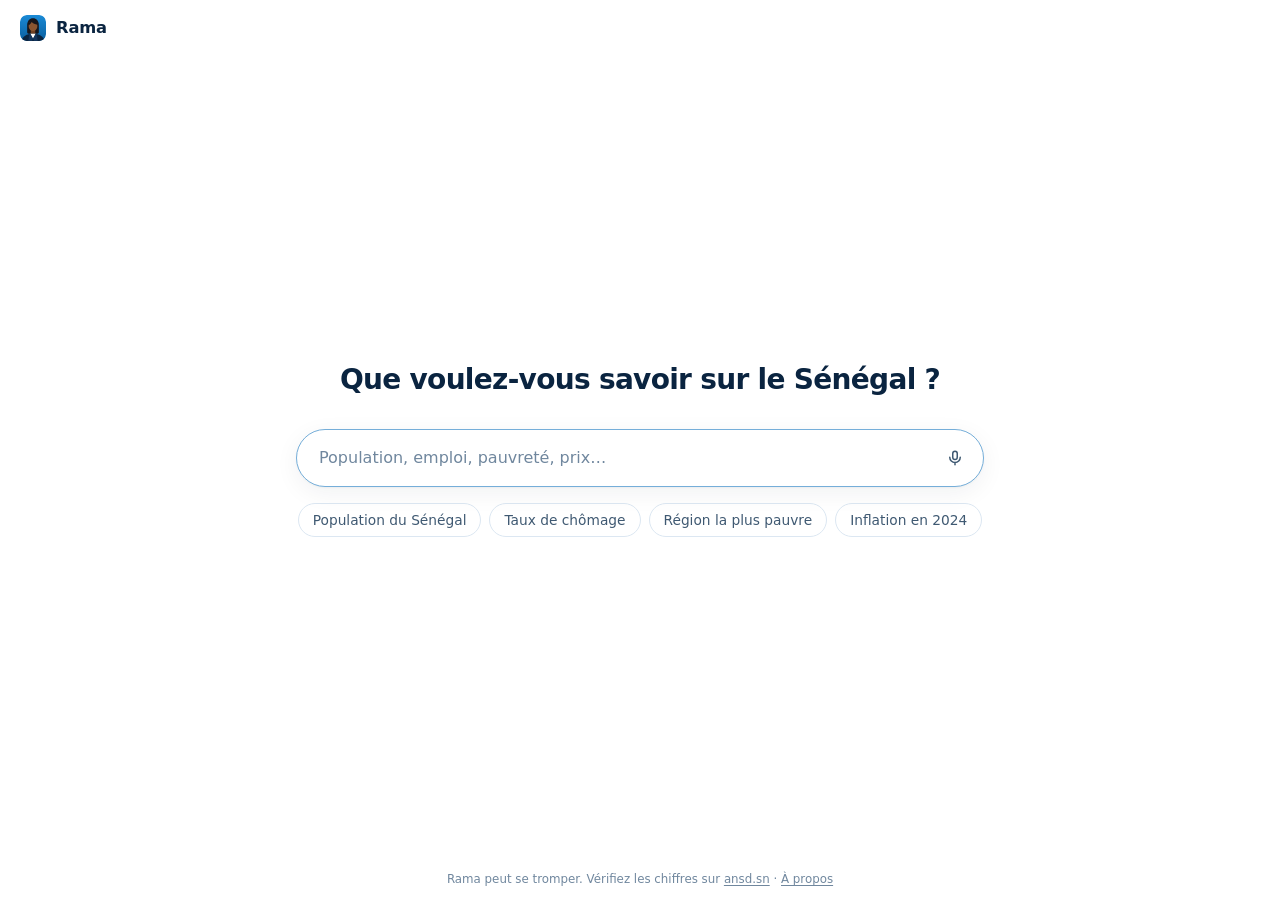
==== commit 96fd7f2b: "Icône conseillère professionnelle + saisie remontée (#99) - rama.svg (1,4 Ko) : en-tête, avatar, fav" ====
--- a/frontend/index.html
+++ b/frontend/index.html
@@ -7,7 +7,8 @@
 <title>Rama — Statistiques du Sénégal</title>
 <meta name="theme-color" content="#0e79c4" media="(prefers-color-scheme: light)">
 <meta name="theme-color" content="#08121f" media="(prefers-color-scheme: dark)">
-<link rel="icon" type="image/jpeg" href="/logo-128.jpg">
+<link rel="icon" type="image/svg+xml" href="/rama.svg">
+<link rel="icon" type="image/png" sizes="512x512" href="/icon-512.png">
 <link rel="apple-touch-icon" href="/icon-512.png">
 <link rel="manifest" href="/manifest.webmanifest">
 <meta name="apple-mobile-web-app-capable" content="yes">
@@ -257,8 +258,10 @@
   /* flex-none : la barre garde sa taille et reste collée au bas du shell.
      Marge basse un peu plus grande (prompt légèrement remonté) + respect de la
      zone sûre iOS (encoche/barre gestuelle) pour qu'il ne soit jamais masqué. */
+  /* marge basse généreuse : la saisie ne colle pas au bord de l'écran
+     (barres gestuelles et pouces sur mobile, regard sur grand écran) */
   #barre{flex:none;background:var(--papier);
-    padding:4px 0 calc(10px + env(safe-area-inset-bottom))}
+    padding:4px 0 calc(28px + env(safe-area-inset-bottom))}
   #barre .wrap{max-width:720px;display:flex;flex-direction:column}
   .sugg{display:flex;gap:8px;flex-wrap:wrap;margin-bottom:10px;justify-content:center;
     max-height:38px;overflow:hidden}
@@ -331,7 +334,7 @@
 
   /* bouton flottant "descendre au dernier message" */
   #bas{
-    position:fixed;right:22px;bottom:110px;width:38px;height:38px;border-radius:50%;
+    position:fixed;right:22px;bottom:140px;width:38px;height:38px;border-radius:50%;
     border:1px solid var(--ligne);background:var(--carte);color:var(--encre2);
     cursor:pointer;box-shadow:var(--ombre);font-size:1rem;display:none;
     align-items:center;justify-content:center;z-index:5;transition:all .15s;
@@ -340,6 +343,7 @@
   #bas.visible{display:flex}
 
   @media (max-width:640px){
+    #barre{padding-bottom:calc(34px + env(safe-area-inset-bottom))}
     header{padding:0 14px}
     .accueil h2{font-size:1.4rem;padding:0 8px}
     .sugg{flex-wrap:nowrap;overflow-x:auto;justify-content:flex-start;scrollbar-width:none;max-height:none}
@@ -356,7 +360,7 @@
 <a class="skip" href="#q">Aller à la zone de saisie</a>
 <header>
   <div class="logo">
-    <span class="logo-mark"><img src="logo-128.jpg" width="26" height="26" alt=""></span>
+    <span class="logo-mark"><img src="rama.svg" width="26" height="26" alt=""></span>
     <h1>Rama</h1>
   </div>
   <div class="spacer"></div>
@@ -633,7 +637,7 @@
   if (role === 'bot'){
     const row = document.createElement('div'); row.className = 'avarow';
     const av = document.createElement('div'); av.className = 'avatar';
-    av.innerHTML = '<img src="logo-128.jpg" width="28" height="28" alt="Rama — assistant ANSD">';
+    av.innerHTML = '<img src="rama.svg" width="28" height="28" alt="">';
     av.setAttribute('aria-hidden', 'true');
     row.append(av, b);
     d.appendChild(row);
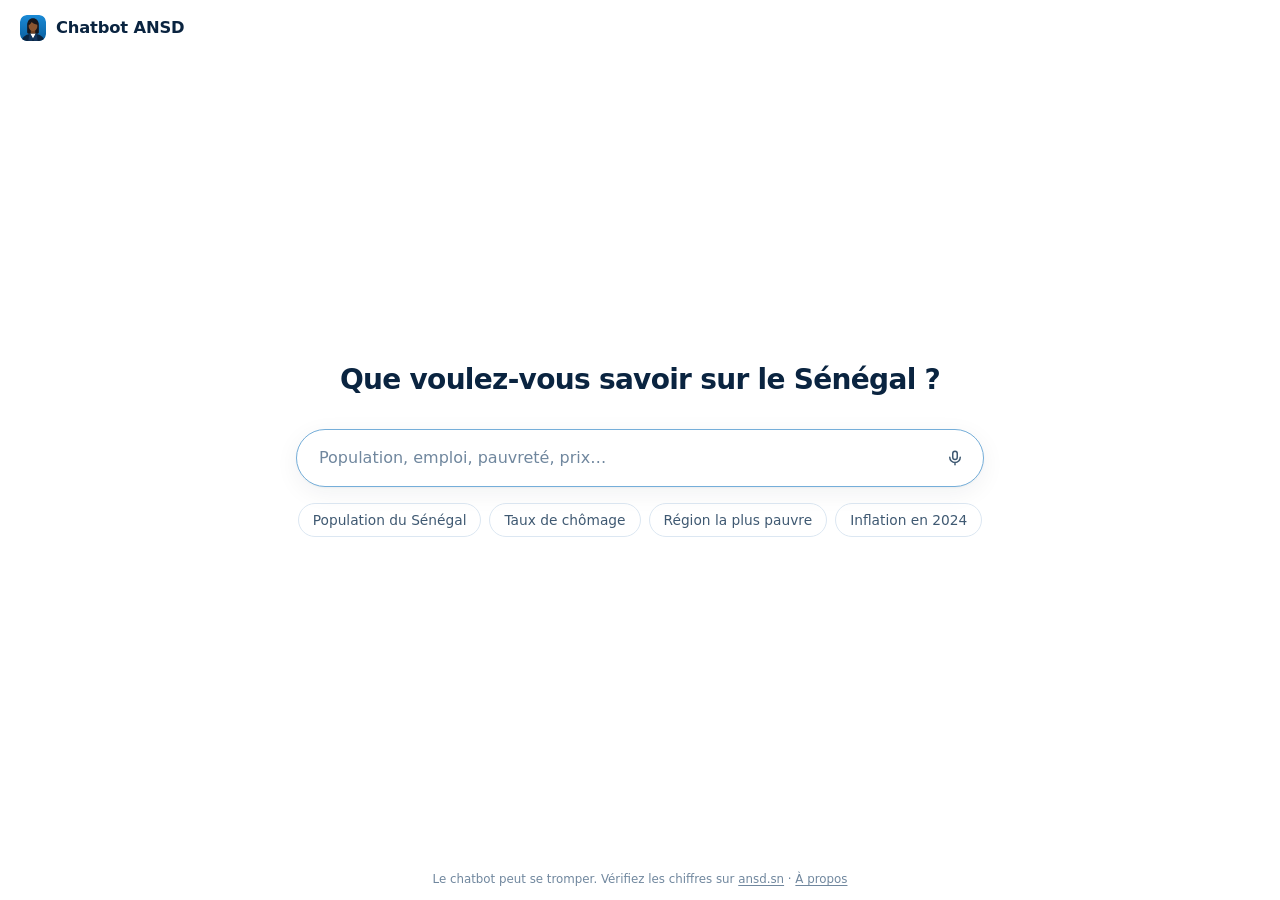
==== commit 7bf5b541: "Livrable professionnel : code épuré, nom Chatbot ANSD, dépôt rangé - Commentaires et docstrings rééc" ====
--- a/frontend/index.html
+++ b/frontend/index.html
@@ -3,29 +3,29 @@
 <head>
 <meta charset="UTF-8">
 <meta name="viewport" content="width=device-width, initial-scale=1.0, interactive-widget=resizes-content">
-<meta name="description" content="Rama : posez vos questions sur les statistiques du Sénégal — chiffres, comparaisons et documents, d'après les données publiques de l'ANSD.">
-<title>Rama — Statistiques du Sénégal</title>
+<meta name="description" content="Chatbot ANSD : posez vos questions sur les statistiques du Sénégal — chiffres, comparaisons et documents, d'après les données publiques de l'ANSD.">
+<title>Chatbot ANSD — Statistiques du Sénégal</title>
 <meta name="theme-color" content="#0e79c4" media="(prefers-color-scheme: light)">
 <meta name="theme-color" content="#08121f" media="(prefers-color-scheme: dark)">
-<link rel="icon" type="image/svg+xml" href="/rama.svg">
+<link rel="icon" type="image/svg+xml" href="/logo.svg">
 <link rel="icon" type="image/png" sizes="512x512" href="/icon-512.png">
 <link rel="apple-touch-icon" href="/icon-512.png">
 <link rel="manifest" href="/manifest.webmanifest">
 <meta name="apple-mobile-web-app-capable" content="yes">
-<meta name="apple-mobile-web-app-title" content="RAMA">
+<meta name="apple-mobile-web-app-title" content="Chatbot ANSD">
 <meta name="mobile-web-app-capable" content="yes">
 <meta property="og:type" content="website">
-<meta property="og:title" content="Rama — Statistiques du Sénégal">
+<meta property="og:title" content="Chatbot ANSD — Statistiques du Sénégal">
 <meta property="og:description" content="Les statistiques du Sénégal, en une question. Réponses fondées sur les données publiques de l'ANSD, sources à l'appui.">
 <meta property="og:image" content="/icon-512.png">
 <meta property="og:locale" content="fr_FR">
 <meta name="twitter:card" content="summary">
-<meta name="twitter:title" content="Rama — Statistiques du Sénégal">
+<meta name="twitter:title" content="Chatbot ANSD — Statistiques du Sénégal">
 <meta name="twitter:description" content="Les statistiques du Sénégal, en une question. Réponses sourcées.">
 
 <style>
   /* ============ Jetons de thème (clair par défaut) ============ */
-  /* Palette ANSD : bleu sombre (marine) · bleu océan · blanc */
+  /* bleu marine, bleu océan, blanc */
   :root{
     --papier:#ffffff; --carte:#ffffff; --carte2:#eaf2fa;
     --encre:#0a2440; --encre2:#3f5972; --encre3:#70879e;
@@ -51,11 +51,8 @@
     color:#fff;padding:9px 14px;border-radius:10px;font-size:.85rem;font-weight:600;
     text-decoration:none;transition:top .15s}
   .skip:focus{top:8px;outline:2px solid #fff;outline-offset:2px}
-  /* App-shell FIXE : la racine ne défile jamais, seul #chat défile.
-     Hauteur = --appvh (piloté en JS via visualViewport) = zone RÉELLEMENT
-     visible au-dessus du clavier. Ainsi, clavier ouvert, l'app se réduit et la
-     barre de saisie reste juste au-dessus du clavier (jamais masquée), sans
-     débordement ni zoom. Replis : 100dvh puis 100vh si dvh/JS absents. */
+  /* Seul #chat défile. La hauteur suit la zone visible au-dessus du clavier
+     (--appvh, posée en JS) : la saisie n'est jamais masquée. */
   html,body{height:100vh;height:100dvh;max-width:100%;overflow:hidden;overscroll-behavior:none}
   img,svg,video,canvas{max-width:100%}
   body{
@@ -69,7 +66,7 @@
   }
   @media (prefers-reduced-motion: reduce){*{animation:none!important;transition:none!important}}
   ::selection{background:var(--accent-doux);color:var(--accent)}
-  /* barre de defilement discrete */
+  /* barre de défilement discrète */
   #chat::-webkit-scrollbar{width:10px}
   #chat::-webkit-scrollbar-thumb{background:var(--ligne2);border-radius:99px;border:3px solid var(--papier)}
   #chat::-webkit-scrollbar-thumb:hover{background:var(--encre3)}
@@ -95,15 +92,14 @@
   }
   .btn-ico:hover{background:var(--carte2);border-color:var(--ligne2);color:var(--encre)}
   .btn-ico:focus-visible{outline:2px solid var(--accent);outline-offset:2px}
-  /* Nouvelle conversation : seule action d'en-tête, utile seulement une fois
-     la conversation commencée (masquée sur l'accueil). */
+  /* « Nouvelle conversation » : masquée sur l'accueil */
   body.vide #btn-nouveau{display:none}
 
   /* ============ Fil de conversation ============ */
   #chat{flex:1;min-height:0;overflow-y:auto;padding:14px 0 6px;scroll-behavior:smooth}
   .wrap{max-width:840px;margin:0 auto;padding:0 16px}
   .msg{margin-bottom:15px;display:flex;flex-direction:column;animation:pop .2s ease-out;scroll-margin-top:12px}
-  /* avatar du bot : identite visuelle discrete */
+  /* avatar du chatbot */
   .avarow{display:flex;gap:9px;align-items:flex-start}
   .avatar{
     flex:none;width:28px;height:28px;margin-bottom:2px;
@@ -184,7 +180,7 @@
   .graf svg{display:block;width:100%;height:auto}
   .graf .pt:hover{r:6}
 
-  /* tableau de resultats */
+  /* tableau de résultats */
   .tabres{margin-top:10px;max-width:92%;overflow-x:auto;border:1px solid var(--ligne);
     border-radius:12px;box-shadow:var(--ombre);background:var(--carte)}
   .tabres table{border-collapse:collapse;width:100%;font-size:.82rem}
@@ -204,8 +200,7 @@
   .liens a{min-width:0}
   .liens a:hover{border-color:var(--accent);color:var(--accent);transform:translateX(2px)}
   .liens a .ico{flex:none;font-size:.95rem}
-  /* bloc texte central : occupe l'espace restant et peut rétrécir (min-width:0)
-     pour que l'URL soit tronquée dans la carte au lieu de la faire déborder */
+  /* min-width:0 : l'adresse est tronquée au lieu de déborder */
   .liens a>span{min-width:0;flex:1;overflow:hidden}
   .liens a .t{font-weight:600;color:var(--encre);overflow-wrap:anywhere}
   .liens a:hover .t{color:var(--accent)}
@@ -223,7 +218,7 @@
     vertical-align:text-bottom;animation:clign .8s steps(1) infinite;border-radius:1px}
   @keyframes clign{50%{opacity:0}}
 
-  /* suggestions de suivi contextuelles */
+  /* suggestions de suivi */
   .suivre{display:flex;flex-wrap:wrap;gap:7px;margin-top:10px;max-width:92%}
   .suivre button{
     background:var(--accent-doux);border:1px solid transparent;color:var(--accent);
@@ -255,11 +250,7 @@
   @keyframes reb{0%,60%,100%{transform:none;opacity:.4}30%{transform:translateY(-5px);opacity:1}}
 
   /* ============ Barre de saisie ============ */
-  /* flex-none : la barre garde sa taille et reste collée au bas du shell.
-     Marge basse un peu plus grande (prompt légèrement remonté) + respect de la
-     zone sûre iOS (encoche/barre gestuelle) pour qu'il ne soit jamais masqué. */
-  /* marge basse généreuse : la saisie ne colle pas au bord de l'écran
-     (barres gestuelles et pouces sur mobile, regard sur grand écran) */
+    /* marge basse : la saisie ne colle pas au bord de l'écran */
   #barre{flex:none;background:var(--papier);
     padding:4px 0 calc(28px + env(safe-area-inset-bottom))}
   #barre .wrap{max-width:720px;display:flex;flex-direction:column}
@@ -279,7 +270,7 @@
   input#q{
     flex:1;min-width:0;height:58px;padding:0 62px 0 22px;
     border:1px solid var(--ligne2);border-radius:29px;
-    /* 16px : sous ce seuil, iOS/Safari zoome automatiquement au focus. */
+    /* 16px minimum : évite le zoom automatique d'iOS */
     font-size:16px;outline:none;background:var(--carte);color:var(--encre);
     box-shadow:0 1px 2px rgba(11,27,43,.04),0 6px 24px rgba(11,27,43,.06);
     font-family:inherit;transition:border-color .15s;
@@ -295,8 +286,7 @@
   button#go.actif{opacity:1;pointer-events:auto;cursor:pointer}
   [data-theme="dark"] button#go{color:#0d1512}
   button#go:focus-visible{outline:2px solid var(--accent);outline-offset:2px}
-  /* Bouton unique à trois états, permutés automatiquement (#98) :
-     champ vide -> micro · texte -> flèche d'envoi · dictée -> arrêt. */
+  /* Bouton à trois états : champ vide -> micro, texte -> envoi, dictée -> arrêt */
   button#go .ico{position:absolute;inset:0;margin:auto;width:18px;height:18px;
     opacity:0;transform:scale(.5);
     transition:opacity .16s,transform .22s cubic-bezier(.34,1.56,.64,1)}
@@ -307,8 +297,7 @@
   button#go.micro{background:transparent;color:var(--encre2)}
   [data-theme="dark"] button#go.micro{color:var(--encre2)}
   button#go.micro:hover{background:var(--carte2);color:var(--encre)}
-  /* dictée : anneau qui respire (moteur navigateur) ou suit le niveau de la
-     voix (moteur serveur, variable --niveau posée en direct) */
+  /* anneau de dictée : pulsation, ou niveau de la voix (--niveau) */
   button#go.ecoute::after{content:"";position:absolute;inset:0;border-radius:50%;
     pointer-events:none;
     box-shadow:0 0 0 calc(3px + var(--niveau,0) * 10px) color-mix(in srgb,var(--accent) 22%,transparent);
@@ -323,8 +312,7 @@
   .mention{text-align:center;font-size:.74rem;color:var(--encre3);margin-top:10px}
   .mention a{color:inherit;text-underline-offset:2px}
 
-  /* Accueil, grand écran : la saisie remonte au centre, sous la phrase, et
-     les exemples passent dessous. Mobile : elle reste en bas, au pouce. */
+  /* accueil sur grand écran : saisie centrée, exemples dessous ; mobile : saisie en bas */
   @media (min-width:641px){
     body.vide #chat{flex:0 0 auto;margin-top:auto;padding-bottom:28px;overflow:visible}
     body.vide #barre{margin-bottom:auto;padding-bottom:8vh}
@@ -332,7 +320,7 @@
     body.vide .mention{position:fixed;left:0;right:0;bottom:calc(14px + env(safe-area-inset-bottom))}
   }
 
-  /* bouton flottant "descendre au dernier message" */
+  /* bouton « aller au dernier message » */
   #bas{
     position:fixed;right:22px;bottom:140px;width:38px;height:38px;border-radius:50%;
     border:1px solid var(--ligne);background:var(--carte);color:var(--encre2);
@@ -360,8 +348,8 @@
 <a class="skip" href="#q">Aller à la zone de saisie</a>
 <header>
   <div class="logo">
-    <span class="logo-mark"><img src="rama.svg" width="26" height="26" alt=""></span>
-    <h1>Rama</h1>
+    <span class="logo-mark"><img src="logo.svg" width="26" height="26" alt=""></span>
+    <h1>Chatbot ANSD</h1>
   </div>
   <div class="spacer"></div>
   <button class="btn-ico" id="btn-nouveau" title="Nouvelle conversation" aria-label="Nouvelle conversation">⟳</button>
@@ -384,7 +372,7 @@
       <svg class="ico ico-stop" viewBox="0 0 24 24" aria-hidden="true"><rect x="7" y="7" width="10" height="10" rx="2.5" fill="currentColor"/></svg>
     </button>
   </form>
-  <p class="mention">Rama peut se tromper. Vérifiez les chiffres sur <a href="https://www.ansd.sn" target="_blank" rel="noopener">ansd.sn</a> · <a href="/a-propos.html">À propos</a></p>
+  <p class="mention">Le chatbot peut se tromper. Vérifiez les chiffres sur <a href="https://www.ansd.sn" target="_blank" rel="noopener">ansd.sn</a> · <a href="/a-propos.html">À propos</a></p>
   <button id="bas" aria-label="Aller au dernier message" title="Dernier message">↓</button>
 </div></div>
 
@@ -395,8 +383,8 @@
       q = document.getElementById('q'), go = document.getElementById('go');
 let sessionId = null;
 let transcript = [];
-let dernieresSuggs = null;   /* suggestions contextuelles du dernier tour */
-let suivreBas = true;        /* auto-suivi : caler la réponse en haut, sauf si l'utilisateur a défilé */
+let dernieresSuggs = null;   /* suggestions du dernier tour */
+let suivreBas = true;        /* suivi automatique du bas, coupé si l'usager remonte */
 
 /* ============ thème : suit le réglage clair/sombre de l'appareil ============ */
 const racine = document.documentElement;
@@ -432,14 +420,16 @@
   superficie_km2:'superficie (km²)', gini:'indice de Gini',
   conso_moyenne_fcfa:'consommation moyenne (FCFA/an)', trimestre:'trimestre',
   profondeur:'profondeur (%)', severite:'sévérité (%)', valeur:'valeur',
-  libelle:'indicateur', densite_hab_km2:'densité (hab/km²)'
+  libelle:'indicateur', densite_hab_km2:'densité (hab/km²)',
+  hommes:'hommes', femmes:'femmes', urbaine:'population urbaine', rurale:'population rurale',
+  part_urbaine:'population urbaine (%)', tranche:"tranche d'âge", effectif:'effectif',
+  part:'part (%)', groupe_age:"groupe d'âges"
 };
 const lib = c => LIBELLES[c] || c;
 
-/* ============ suggestions : UNE zone, évolutive avec la conversation ====
-   À l'accueil : quatre amorces courtes (libellé bref, question complète).
-   Ensuite : les suggestions contextuelles renvoyées par le backend (liées au
-   sujet courant, jamais déjà posées). Chaque amorce est vérifiée répondable. */
+/* ============ suggestions ============
+   Accueil : quatre exemples (libellé court, question complète).
+   Ensuite : les suggestions renvoyées par l'API pour le sujet en cours. */
 const AMORCES = [
   {libelle:"Population du Sénégal", q:"Combien d'habitants compte le Sénégal ?"},
   {libelle:"Taux de chômage", q:"Quel est le taux de chômage ?"},
@@ -460,9 +450,7 @@
 }
 
 /* ============ graphique : barres horizontales, série unique ============ */
-/* Déclenché quand le SQL renvoie ≥3 lignes avec 1 colonne numérique.
-   Marques fines, extrémité arrondie côté données, étiquettes de valeur en
-   encre atténuée (l'axe est remplacé par les étiquettes directes). */
+/* au moins 3 lignes et une colonne numérique ; valeurs écrites au bout des barres */
 function grafBarres(data){
   const {columns, rows} = data;
   if (!rows || rows.length < 3) return null;
@@ -511,8 +499,7 @@
   return {iAn, iVal};
 }
 
-/* courbe SVG (série unique) : trait 2px, points ≥8px, étiquettes directes
-   premier/dernier + min/max, grille discrète, infobulles natives */
+/* courbe SVG : étiquettes aux extrémités et aux extrêmes, infobulles natives */
 function grafLigne(data, st){
   const {columns, rows} = data;
   const pts = rows.map(r => ({x: r[st.iAn], y: r[st.iVal]})).sort((a,b) => a.x - b.x);
@@ -637,7 +624,7 @@
   if (role === 'bot'){
     const row = document.createElement('div'); row.className = 'avarow';
     const av = document.createElement('div'); av.className = 'avatar';
-    av.innerHTML = '<img src="rama.svg" width="28" height="28" alt="">';
+    av.innerHTML = '<img src="logo.svg" width="28" height="28" alt="">';
     av.setAttribute('aria-hidden', 'true');
     row.append(av, b);
     d.appendChild(row);
@@ -648,9 +635,7 @@
   return d;
 }
 
-/* Mode débogage (soutenance / développement) : ?debug=1 affiche la
-   traçabilité technique (voie, confiance, latence, SQL). Par défaut,
-   l'interface grand public reste épurée — les données restent dans l'API. */
+/* ?debug=1 affiche la voie, la confiance, la latence et la requête SQL */
 const DEBUG = new URLSearchParams(location.search).has('debug');
 
 function metaPour(d){
@@ -692,7 +677,7 @@
     });
   };
   meta.appendChild(cp);
-  /* feedback (protocole d'évaluation SUS) */
+  /* avis de l'usager */
   if (d.message_id){
     const fb = document.createElement('div'); fb.className = 'fb';
     fb.setAttribute('role','group'); fb.setAttribute('aria-label','Évaluer cette réponse');
@@ -739,24 +724,19 @@
     det.innerHTML = '<summary>Requête SQL générée (traçabilité)</summary><code>' + esc(d.sql) + '</code>';
     conteneur.appendChild(det);
   }
-  /* les suggestions contextuelles alimentent la zone unique du bas
-     (montreSuggs est rappelee en fin de poser) */
-  transcript.push({role:'rama', text: texte, route: d.route,
+    transcript.push({role:'chatbot', text: texte, route: d.route,
     table: multi ? d.data : null,
     links: d.links || [],
     liens: (d.links || []).map(l => l.titre + ' <' + l.url + '>')});
   if (d.suggestions && d.suggestions.length) dernieresSuggs = d.suggestions;
   sauvegarde();
-  /* on NE défile PAS vers la fin : la réponse validée s'affiche à partir de son
-     début (la question reste ancrée en haut). Si la réponse déborde, le bouton
-     flottant « ↓ » permet d'aller directement au bas. */
-}
+  }
 
 /* ============ envoi (flux SSE avec repli non-flux) ============ */
 async function poser(txt){
   abandonneVoix();
   q.value = ''; go.disabled = true; majBouton();
-  /* la zone de suggestions se met en veille pendant la reponse */
+  /* suggestions masquées pendant la réponse */
   montreSuggs([]);
   masqueAccueil();
   transcript.push({role:'vous', text: txt});
@@ -767,14 +747,11 @@
   attNode.innerHTML = '<i></i><i></i><i></i><span class="attente"></span>';
   attNode.setAttribute('aria-label','Le système analyse la question');
   const att = bulle('bot', attNode);
-  /* Suivi bas (comme ChatGPT/Claude) : la vue reste collée au bas pendant que la
-     réponse s'écrit, la dernière ligne générée est donc toujours visible. Si
-     l'utilisateur remonte le fil, le suivi se coupe (voir écouteur de défilement). */
+  /* la vue suit le bas pendant la rédaction, sauf si l'usager remonte le fil */
   suivreBas = true;
   requestAnimationFrame(() => versLeBas(false));
-  /* messages d'attente progressifs (inférence locale = plusieurs dizaines
-     de secondes) : l'utilisateur sait que le système travaille */
-  const etapes = [[4,'RAMA analyse votre question…'],
+  /* messages d'attente si la réponse tarde */
+  const etapes = [[4,'Analyse de votre question…'],
                   [12,'Consultation des données de l\'ANSD…'],
                   [30,'Rédaction de la réponse…'],
                   [60,'Encore un instant — le modèle local rédige une réponse complète…']];
@@ -782,9 +759,7 @@
     const el = att.querySelector('.attente'); if (el) el.textContent = msg;
   }, s * 1000));
   const stopAttente = () => attenteTimers.forEach(clearTimeout);
-  /* Réseau faible (S8) : on annule si le serveur ne RÉPOND pas dans les
-     temps ; une fois le flux commencé, chaque fragment reçu relance le
-     minuteur d'inactivité (on ne coupe pas une réponse en cours). */
+  /* réseau faible : délai maximal d'attente, relancé à chaque fragment reçu */
   const ctrl = new AbortController();
   let watchdog = setTimeout(() => ctrl.abort(), 20000);
   const relance = () => { clearTimeout(watchdog);
@@ -813,10 +788,7 @@
           stopAttente(); streame = true;
           texte += JSON.parse(data);
           bulleEl.innerHTML = '<p>' + md(texte) + '<span class="curseur"></span></p>';
-          /* Suivi bas : à chaque fragment, on recolle la vue au bas pour que la
-             dernière ligne générée reste visible (sauf si l'utilisateur a remonté
-             le fil lui-même — suivreBas passe alors à faux). */
-          void premier;
+                    void premier;
           if (suivreBas) versLeBas(false);
         } else if (ev === 'done'){
           fini = JSON.parse(data);
@@ -826,9 +798,7 @@
     if (!fini) throw new Error('nostream');
     stopAttente();
     sessionId = fini.session_id || sessionId;
-    /* composer() réaffiche fini.answer (source de vérité validée) : sur la
-       voie streamée, cela remplace le texte si le rail de fidélité a modifié
-       la réponse (repli) ; sinon le texte reste identique. */
+    /* la réponse finale validée remplace le texte reçu au fil de l'eau */
     void streame;
     clearTimeout(watchdog);
     composer(att, fini);
@@ -839,7 +809,7 @@
       att.querySelector('.bulle').innerHTML =
         'Trop de requêtes envoyées : patientez une minute puis réessayez.';
     } else {
-      /* repli : endpoint non-flux, avec son propre minuteur (réseau faible) */
+      /* repli sans flux */
       try{
         const c2 = new AbortController();
         const t2 = setTimeout(() => c2.abort(), 25000);
@@ -866,17 +836,13 @@
   if (q.value.trim()) poser(q.value.trim());
 });
 
-/* ============ persistance de la conversation (P1-5) ============
-   La conversation et l'identifiant de session sont conservés sur l'appareil
-   de l'usager (localStorage), et restaurés au chargement : la continuité
-   d'expérience est préservée après un rafraîchissement. Aucune donnée
-   personnelle n'est stockée (Principe 6 de la statistique officielle). */
-const CLE_CONV = 'rama-conversation-v1';
+/* ============ conversation conservée sur l'appareil (localStorage) ============ */
+const CLE_CONV = 'chatbot-ansd-conversation';
 function sauvegarde(){
   try{
     localStorage.setItem(CLE_CONV, JSON.stringify(
       {sessionId, transcript, dernieresSuggs, ts: Date.now()}));
-  }catch(e){/* quota / mode privé : la persistance est optionnelle */}
+  }catch(e){/* stockage indisponible : conservation facultative */}
 }
 function masqueAccueil(){
   const a = document.querySelector('.accueil');
@@ -922,24 +888,17 @@
 };
 
 
-/* ============ micro-interactions premium ============ */
-/* ============ saisie vocale (#98) ============
-   Un seul bouton, trois états permutés automatiquement :
-     champ vide -> micro (dicter) · texte -> flèche (envoyer) ·
-     dictée en cours -> carré (arrêter), le texte s'écrit en direct.
-   Moteur 1 : reconnaissance du navigateur (Web Speech API), texte en direct.
-   Moteur 2, repli : enregistrement + transcription serveur Whisper
-   (/api/transcribe), partielle toutes les ~3 s puis finale à l'arrêt.
-   Arrêt automatique après un silence. La question n'est jamais envoyée
-   d'office : l'usager relit, corrige au besoin, puis envoie. */
+/* ============ saisie vocale ============
+   Moteur 1 : reconnaissance du navigateur, texte écrit en direct.
+   Moteur 2 (repli) : enregistrement et transcription serveur (/api/transcribe).
+   Arrêt automatique sur silence ; la question n'est jamais envoyée d'office. */
 const Reconnaissance = window.SpeechRecognition || window.webkitSpeechRecognition;
 /* mobile : un énoncé par appui (le mode continu y duplique les résultats) */
 const MOBILE = /Android|iPhone|iPad|iPod/i.test(navigator.userAgent) ||
   (navigator.platform === 'MacIntel' && navigator.maxTouchPoints > 1);
 const INDICE = q.placeholder, ECOUTE = 'Je vous écoute…', TRANSCRIPTION = 'Transcription…';
 const SILENCE_MS = 2000, MUET_MS = 7000, DUREE_MAX_MS = 60000;
-/* repli serveur : 1re transcription partielle 1,2 s après le début de la
-   parole (le texte apparaît vite), puis toutes les 2,5 s */
+/* repli serveur : 1re transcription 1,2 s après le début de la parole, puis toutes les 2,5 s */
 const PARTIEL_1_MS = 1200, PARTIEL_MS = 2500;
 const MSG_BLOQUE = 'Micro bloqué : autorisez-le pour ce site.',
       MSG_MUET = "Je n'ai rien entendu. Réessayez.",
@@ -966,7 +925,7 @@
   q.scrollLeft = q.scrollWidth;      // la fin de la dictée reste visible
   majBouton();
 }
-/* message bref affiché dans le champ lui-même : aucun composant de plus */
+/* message bref affiché dans le champ */
 function signale(msg){
   q.placeholder = msg;
   clearTimeout(signale.minuteur);
@@ -1038,10 +997,9 @@
     if (!valide()) return;
     const moteurHS = ['network', 'service-not-allowed', 'language-not-supported'].includes(e.error);
     if (moteurHS && voix.serveur){
-      /* moteur du navigateur inutilisable (Brave, Siri désactivé…) : on bascule
-         durablement sur la transcription serveur, sans rien demander */
+      /* moteur du navigateur indisponible : bascule sur le serveur */
       voix.moteur = 'serveur'; bascule = true;
-      try{ sessionStorage.setItem('rama-voix', 'serveur'); }catch(err){}
+      try{ sessionStorage.setItem('chatbot-ansd-voix', 'serveur'); }catch(err){}
     }
     else if (e.error === 'no-speech') signale(MSG_MUET);
     else if (e.error === 'not-allowed') signale(MSG_BLOQUE);
@@ -1083,8 +1041,7 @@
   const morceaux = [];
   rec.ondataavailable = e => { if (e.data.size) morceaux.push(e.data); };
 
-  /* détecteur de parole : niveau RMS comparé au bruit ambiant mesuré au départ
-     -> arrêt sur silence, et anneau du bouton qui suit la voix */
+  /* niveau de la voix comparé au bruit ambiant : arrêt sur silence */
   const ctx = new (window.AudioContext || window.webkitAudioContext)();
   const analyseur = ctx.createAnalyser(); analyseur.fftSize = 1024;
   ctx.createMediaStreamSource(flux).connect(analyseur);
@@ -1094,8 +1051,7 @@
   let envoyes = 0, enVol = false, seq = 0, affiche = 0, fini = false, partiel = null;
 
   const libere = () => { flux.getTracks().forEach(t => t.stop()); ctx.close().catch(() => {}); };
-  /* chaque envoi porte tout l'audio depuis le début (fichier valide) ; une
-     réponse plus ancienne que celle déjà affichée est ignorée */
+  /* chaque envoi contient tout l'audio ; une réponse plus ancienne est ignorée */
   const transcrit = async () => {
     const n = ++seq; envoyes = morceaux.length;
     const blob = new Blob(morceaux, {type: rec.mimeType || 'audio/webm'});
@@ -1173,7 +1129,7 @@
 (function initVoix(){
   if (!window.isSecureContext) return;               // micro exige HTTPS
   let force = new URLSearchParams(location.search).get('voix');
-  try{ force = force || sessionStorage.getItem('rama-voix'); }catch(e){}
+  try{ force = force || sessionStorage.getItem('chatbot-ansd-voix'); }catch(e){}
   if (Reconnaissance && force !== 'serveur') voix.moteur = 'navigateur';
   majBouton();
   if (!(navigator.mediaDevices && navigator.mediaDevices.getUserMedia && window.MediaRecorder)) return;
@@ -1189,16 +1145,13 @@
 /* frappe pendant la dictée : l'usager reprend la main, le texte est gardé */
 q.addEventListener('input', () => { if (voix.actif) abandonneVoix(); majBouton(); });
 
-/* "/" focalise le champ de saisie (raccourci standard) */
+/* « / » place le curseur dans le champ */
 document.addEventListener('keydown', e => {
   if (e.key === '/' && document.activeElement !== q){ e.preventDefault(); q.focus(); }
   if (e.key === 'Escape'){ if (voix.actif) arreteVoix(); else q.blur(); }
 });
 
-/* Clavier virtuel (mobile/tablette) : on cale la hauteur de l'app sur la zone
-   RÉELLEMENT visible (visualViewport). Clavier ouvert -> l'app se réduit et la
-   barre de saisie reste juste au-dessus du clavier, jamais masquée. Aucun
-   débordement (overflow:hidden) ni zoom (input 16px). */
+/* clavier virtuel : hauteur de l'application = zone visible */
 (function clage(){
   const vv = window.visualViewport;
   if (!vv) return;                       // navigateurs sans l'API : repli 100dvh
@@ -1210,16 +1163,14 @@
   applique();
 })();
 
-/* Toucher HORS de la barre de saisie referme le clavier (le champ revient en
-   place). On ne défocalise pas si le geste vise la barre elle-même. */
+/* toucher hors de la barre de saisie referme le clavier */
 document.addEventListener('pointerdown', (e) => {
   if (document.activeElement === q && !e.target.closest('#barre')) q.blur();
 }, {passive:true});
 
-/* bouton flottant vers le dernier message quand on a remonte le fil */
+/* bouton vers le dernier message */
 const chatEl = document.getElementById('chat'), basBtn = document.getElementById('bas');
-/* Colle la vue au bas (suivi de génération, style ChatGPT/Claude). Défini en
-   déclaration (hoistée) : appelable depuis poser() plus haut. */
+/* fait défiler jusqu'au dernier message */
 function versLeBas(doux){
   chatEl.scrollTo({top: chatEl.scrollHeight, behavior: doux ? 'smooth' : 'auto'});
 }
@@ -1230,7 +1181,7 @@
 });
 basBtn.onclick = () => chatEl.scrollTo({top: chatEl.scrollHeight, behavior:'smooth'});
 
-/* restauration de la conversation précédente (P1-5), sauf démo par URL */
+/* reprise de la conversation, sauf question passée dans l'adresse (?q=) */
 const params = new URLSearchParams(location.search);
 if (params.get('theme')) appliqueTheme(params.get('theme'));
 if (params.get('q')){
@@ -1239,8 +1190,7 @@
   restaure();                        // usage normal : on reprend où on en était
 }
 if (!transcript.length) montreSuggs(AMORCES);
-/* focus initial au clavier physique seulement : sur mobile, il ouvrirait le
-   clavier virtuel et masquerait l'accueil. */
+/* curseur placé d'office seulement avec un clavier physique */
 if (matchMedia('(pointer: fine)').matches) q.focus();
 </script>
 </body>
